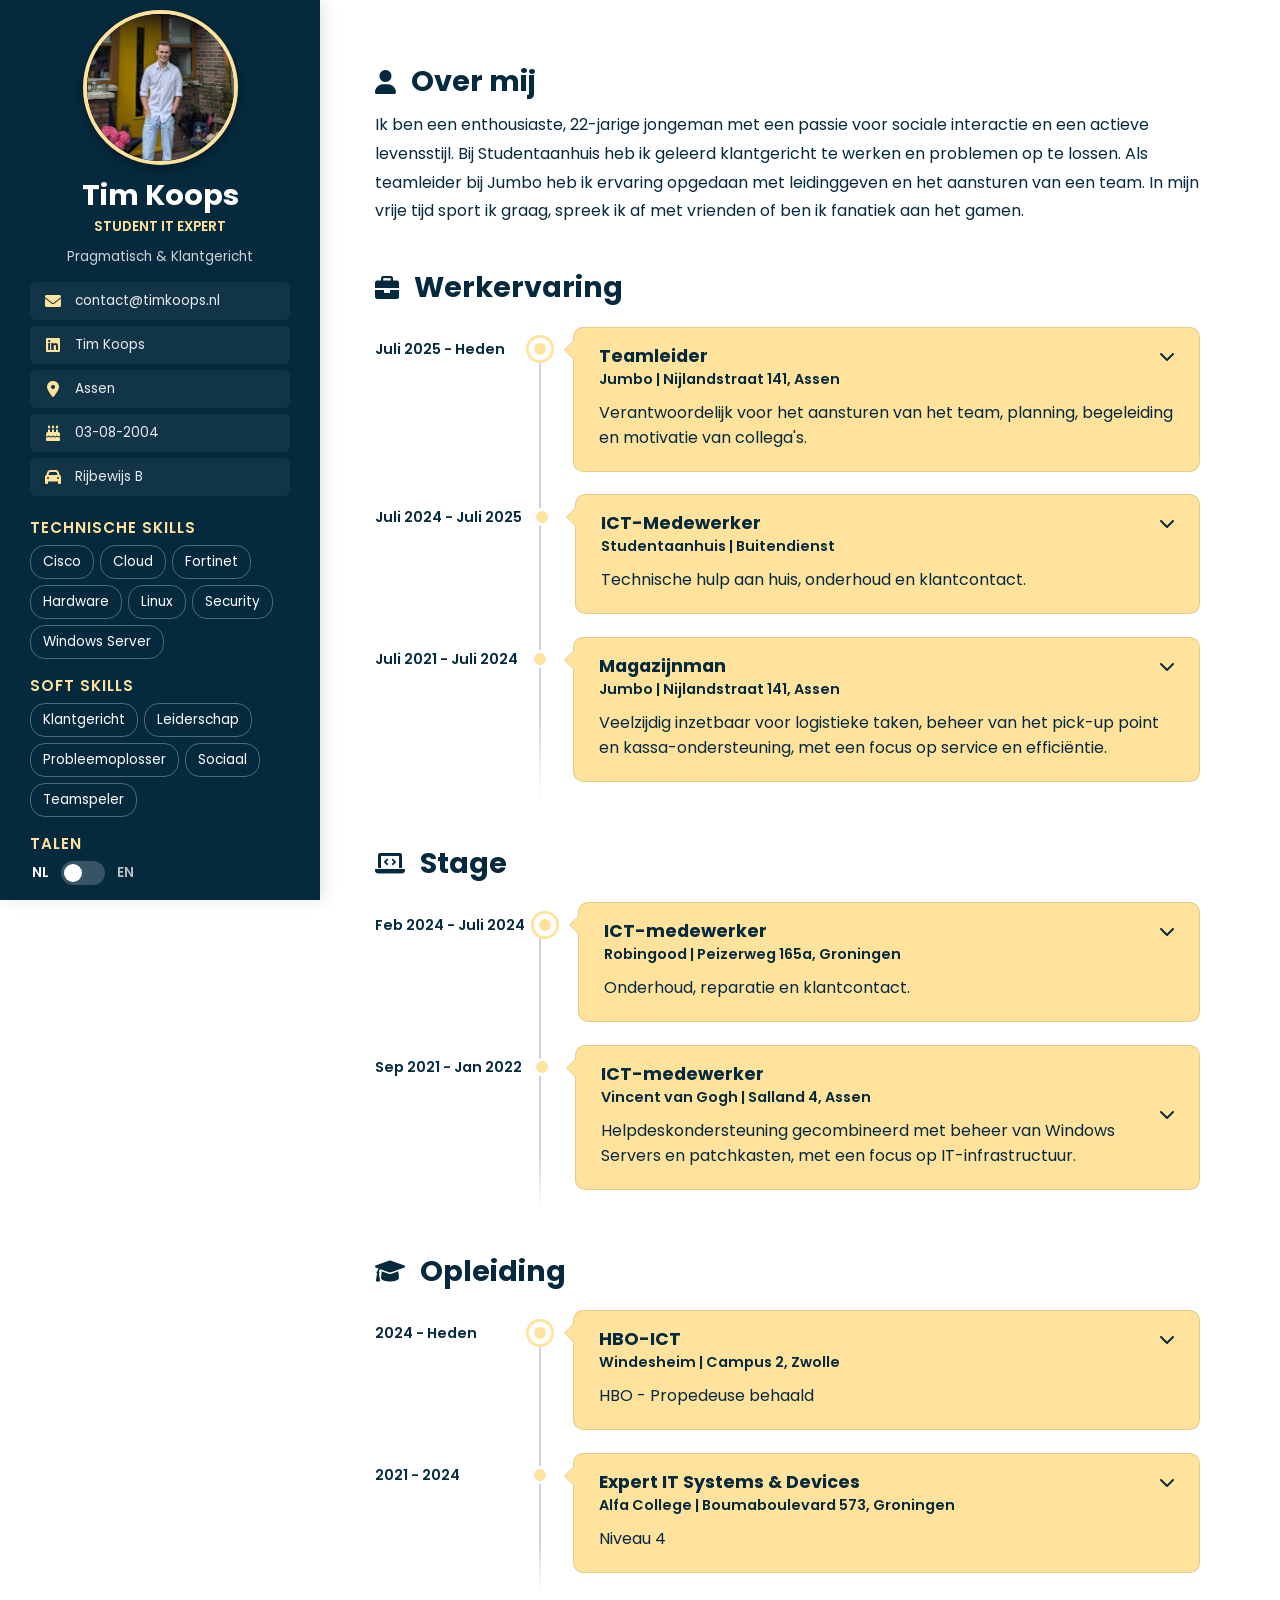
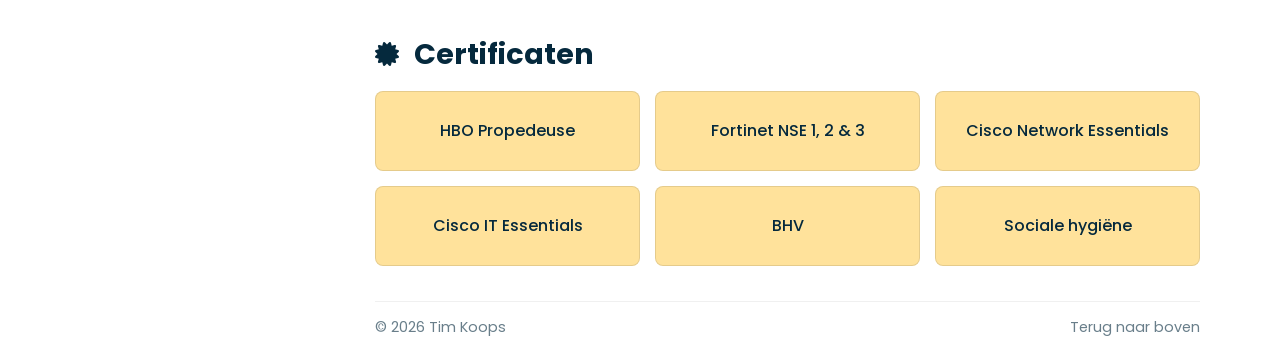
==== index.html @ bc2de804 "Terug naar boven knop toegevoegd. padding stukken aangepast.  telefoonversie profiel foto groter gem" ====
<!DOCTYPE html>
<html lang="nl">
<head>
    <meta charset="UTF-8">
    <meta name="viewport" content="width=device-width, initial-scale=1.0">
    <title>Tim Koops - Portfolio</title>
    <link rel="icon" href="data:image/svg+xml,<svg xmlns=%22http://www.w3.org/2000/svg%22 viewBox=%220 0 100 100%22><circle cx=%2250%22 cy=%2250%22 r=%2248%22 fill=%22white%22 stroke=%22%2305293d%22 stroke-width=%224%22/><text x=%2250%22 y=%2250%22 fill=%22%2305293d%22 font-family=%22sans-serif%22 font-size=%2255%22 text-anchor=%22middle%22 dy=%22.35em%22 font-weight=%22bold%22>TK</text></svg>">
    <link rel="stylesheet" href="style.css">
    <link rel="stylesheet" href="https://cdnjs.cloudflare.com/ajax/libs/font-awesome/6.0.0/css/all.min.css">
</head>
<body>

    <aside class="sidebar">
        <div class="sidebar-content">
            <div class="profile-header">
                <img src="profile.jpg" alt="Tim Koops" class="profile-img">
                
                <h1>Tim Koops</h1>
                
                <p class="role">Student IT Expert</p>
                
                <div class="tagline">
                    <span class="lang-nl">Pragmatisch & Klantgericht</span>
                    <span class="lang-en">Pragmatic & Customer Focused</span>
                </div>
            </div>

            <button id="sidebar-toggle" class="mobile-toggle-btn">
                Contact <i class="fas fa-chevron-down"></i>
            </button>

            <div id="sidebar-extra" class="sidebar-extra">

                <div class="contact-info">
                    <a href="mailto:contact@timkoops.nl" class="info-item">
                        <i class="fas fa-envelope"></i>
                        <span>contact@timkoops.nl</span>
                    </a>

                    <a href="https://www.linkedin.com/in/tim-koops-66b436288/" target="_blank" class="info-item">
                        <i class="fab fa-linkedin"></i>
                        <span>Tim Koops</span>
                    </a>

                    <a href="https://www.google.com/maps/place/Assen" target="_blank" class="info-item">
                        <i class="fas fa-map-marker-alt"></i>
                        <span>Assen</span>
                    </a>

                    <div class="info-item">
                        <i class="fas fa-birthday-cake"></i>
                        <span>03-08-2004</span>
                    </div>

                    <div class="info-item">
                        <i class="fas fa-car"></i>
                        <span class="lang-nl">Rijbewijs B</span>
                        <span class="lang-en">Driver's License B</span>
                    </div>
                </div>

                <div class="skills-section">
                    <h3 class="skill-category">
                        <span class="lang-nl">Technische Skills</span>
                        <span class="lang-en">Technical Skills</span>
                    </h3>
                    <div class="skill-tags">
                        <span>Cisco</span>
                        <span>Cloud</span>
                        <span>Fortinet</span>
                        <span>Hardware</span>
                        <span>Linux</span>
                        <span>Security</span>
                        <span>Windows Server</span>
                    </div>

                    <h3 class="skill-category">Soft Skills</h3>
                    <div class="skill-tags">
                        <span>
                            <span class="lang-nl">Klantgericht</span>
                            <span class="lang-en">Customer Oriented</span>
                        </span>
                        <span>
                            <span class="lang-nl">Leiderschap</span>
                            <span class="lang-en">Leadership</span>
                        </span>
                        <span>
                            <span class="lang-nl">Probleemoplosser</span>
                            <span class="lang-en">Problem Solver</span>
                        </span>
                        <span>
                            <span class="lang-nl">Sociaal</span>
                            <span class="lang-en">Sociable</span>
                        </span>
                        <span>
                            <span class="lang-nl">Teamspeler</span>
                            <span class="lang-en">Team Player</span>
                        </span>
                    </div>
                </div>
                
                <h3 class="skill-category">
                    <span class="lang-nl">Talen</span>
                    <span class="lang-en">Languages</span>
                </h3>
                <div class="language-section">
                    <span class="lang-label">NL</span>
                    <label class="switch">
                        <input type="checkbox" id="language-toggle">
                        <span class="slider round"></span>
                    </label>
                    <span class="lang-label">EN</span>
                </div>

            </div> </div>
    </aside>

    <main class="main-content">
        
        <section id="intro">
            <h2 class="hidden">
                <i class="fas fa-user"></i> 
                <span class="lang-nl">Over mij</span>
                <span class="lang-en">About Me</span>
            </h2>
            
            <div class="lang-nl">
                <p class="hidden">
                    Ik ben een enthousiaste, <span id="age">21</span>-jarige jongeman met een passie voor sociale interactie en een actieve levensstijl. 
                    Bij Studentaanhuis heb ik geleerd klantgericht te werken en problemen op te lossen. 
                    Als teamleider bij Jumbo heb ik ervaring opgedaan met leidinggeven en het aansturen van een team. 
                    In mijn vrije tijd sport ik graag, spreek ik af met vrienden of ben ik fanatiek aan het gamen.
                </p>
            </div>
            
            <div class="lang-en">
                <p class="hidden">
                    I am an enthusiastic, <span id="age-en">21</span>-year-old young man with a passion for social interaction and an active lifestyle. 
                    At Studentaanhuis, I learned to resolve issues with a strong customer focus. 
                    As a team leader at Jumbo, I gained experience in leadership and team management. 
                    In my free time, I enjoy sports, hanging out with friends, and I am an avid gamer.
                </p>
            </div>
        </section>

        <section id="experience">
            <h2 class="hidden">
                <i class="fas fa-briefcase"></i> 
                <span class="lang-nl">Werkervaring</span>
                <span class="lang-en">Experience</span>
            </h2>
            
            <div class="split-timeline hidden">
                
                <div class="timeline-row hidden">
                    <div class="timeline-time">
                        <span class="date-badge">
                            <span class="lang-nl">Juli 2025 - Heden</span>
                            <span class="lang-en">July 2025 - Present</span>
                        </span>
                    </div>
                    <div class="timeline-content">
                        <div class="job-card" onclick="toggleCard(this)">
                            <div class="job-header">
                                <h3>
                                    <span class="lang-nl">Teamleider</span>
                                    <span class="lang-en">Team Leader</span>
                                </h3>
                                <i class="fas fa-chevron-down toggle-icon"></i>
                            </div>
                            <div class="company">Jumbo | Nijlandstraat 141, Assen</div>
                            
                            <div class="lang-nl">
                                <p>Verantwoordelijk voor het aansturen van het team, planning, begeleiding en motivatie van collega's.</p>
                            </div>
                            <div class="lang-en">
                                <p>Responsible for managing the team, planning, guidance, and motivation of colleagues.</p>
                            </div>
                            
                            <div class="job-details">
                                <div class="lang-nl">
                                    <p>
                                        Als Teamleider ben ik verantwoordelijk voor het aansturen van het team binnen Jumbo. 
                                        Ik zorg voor een goede planning, begeleid en motiveer collega's, en houd overzicht op de voortgang van het werk. 
                                        Tijdens de avonden ben ik het aanspreekpunt voor het team en zorg ik dat alles soepel verloopt. 
                                        Dankzij mijn leiderschap, verantwoordelijkheidsgevoel en focus op samenwerking lever ik een belangrijke bijdrage aan een goed draaiende winkel.
                                    </p>
                                </div>
                                <div class="lang-en">
                                    <p>
                                        As a Team Leader, I am responsible for managing the team within Jumbo. 
                                        I ensure efficient planning, provide guidance and motivation to colleagues, and monitor the workflow. 
                                        During evenings, I am the primary point of contact for the team and ensure operations run smoothly. 
                                        Thanks to my leadership skills, sense of responsibility, and focus on collaboration, I make a significant contribution to a well-run store.
                                    </p>
                                </div>
                            </div>
                        </div>
                    </div>
                </div>

                <div class="timeline-row hidden">
                    <div class="timeline-time">
                        <span class="date-badge">
                            <span class="lang-nl">Juli 2024 - Juli 2025</span>
                            <span class="lang-en">July 2024 - July 2025</span>
                        </span>
                    </div>
                    <div class="timeline-content">
                        <div class="job-card" onclick="toggleCard(this)">
                            <div class="job-header">
                                <h3>
                                    <span class="lang-nl">ICT-Medewerker</span>
                                    <span class="lang-en">IT Staff</span>
                                </h3>
                                <i class="fas fa-chevron-down toggle-icon"></i>
                            </div>
                            <div class="company">
                                Studentaanhuis | 
                                <span class="lang-nl">Buitendienst</span>
                                <span class="lang-en">Field Service</span>
                            </div>
                            
                            <div class="lang-nl">
                                <p>Technische hulp aan huis, onderhoud en klantcontact.</p>
                            </div>
                            <div class="lang-en">
                                <p>Technical support at home, maintenance, and customer contact.</p>
                            </div>
                            
                            <div class="job-details">
                                <div class="lang-nl">
                                    <p>
                                        Mijn taken omvatten het onderhouden van ICT-apparatuur bij (voornamelijk oudere) klanten, het maken van back-ups, 
                                        het verbeteren van systemen en het beantwoorden van hun vragen. Mijn geduld, technische expertise en klantgerichte 
                                        aanpak zorgen ervoor dat problemen efficiënt en vriendelijk worden opgelost. Hierdoor kunnen klanten met vertrouwen 
                                        gebruik maken van hun technologie.
                                    </p>
                                </div>
                                <div class="lang-en">
                                    <p>
                                        My tasks include maintaining IT equipment for (mostly elderly) customers, creating backups, 
                                        optimizing systems, and answering their questions. My patience, technical expertise, and customer-oriented 
                                        approach ensure that problems are solved efficiently and in a friendly manner. This allows customers to use their technology with confidence.
                                    </p>
                                </div>
                            </div>
                        </div>
                    </div>
                </div>

                <div class="timeline-row hidden">
                    <div class="timeline-time">
                        <span class="date-badge">
                            <span class="lang-nl">Juli 2021 - Juli 2024</span>
                            <span class="lang-en">July 2021 - July 2024</span>
                        </span>
                    </div>
                    <div class="timeline-content">
                        <div class="job-card" onclick="toggleCard(this)">
                            <div class="job-header">
                                <h3>
                                    <span class="lang-nl">Magazijnman</span>
                                    <span class="lang-en">Warehouse Worker</span>
                                </h3>
                                <i class="fas fa-chevron-down toggle-icon"></i>
                            </div>
                            <div class="company">Jumbo | Nijlandstraat 141, Assen</div>
                            
                            <div class="lang-nl">
                                <p>Veelzijdig inzetbaar voor logistieke taken, beheer van het pick-up point en kassa-ondersteuning, met een focus op service en efficiëntie.</p>
                            </div>
                            <div class="lang-en">
                                <p>Versatile in logistical tasks, managing the pick-up point, and cashier support, with a focus on service and efficiency.</p>
                            </div>
                            
                            <div class="job-details">
                                <div class="lang-nl">
                                    <p>
                                        Als magazijnmedewerker ben ik veelzijdig inzetbaar. 
                                        Mijn taken omvatten het overstapelen van karren, het beheren van pick-up point, assistentie aan de kassa, onderhoud van de emballageband, gebruik van de kartonpers en het verlenen van uitstekende klantenservice. 
                                        Mijn flexibiliteit en teamgeest dragen bij aan een efficiënte werkomgeving.
                                    </p>
                                </div>
                                <div class="lang-en">
                                    <p>
                                        As a warehouse worker, I am versatile. 
                                        My tasks include restocking, managing the pick-up point, assisting at the checkout, maintaining the bottle return machine, operating the cardboard baler, and providing excellent customer service. 
                                        My flexibility and team spirit contribute to an efficient work environment.
                                    </p>
                                </div>
                            </div>
                        </div>
                    </div>
                </div>

            </div>
        </section>
        
        <section id="internships">
            <h2 class="hidden">
                <i class="fas fa-laptop-code"></i> 
                <span class="lang-nl">Stage</span>
                <span class="lang-en">Internships</span>
            </h2>
            
            <div class="split-timeline hidden">
                
                <div class="timeline-row hidden">
                    <div class="timeline-time">
                        <span class="date-badge">
                            <span class="lang-nl">Feb 2024 - Juli 2024</span>
                            <span class="lang-en">Feb 2024 - July 2024</span>
                        </span>
                    </div>
                    <div class="timeline-content">
                        <div class="job-card" onclick="toggleCard(this)">
                            <div class="job-header">
                                <h3>
                                    <span class="lang-nl">ICT-medewerker</span>
                                    <span class="lang-en">IT Staff</span>
                                </h3>
                                <i class="fas fa-chevron-down toggle-icon"></i>
                            </div>
                            <div class="company">Robingood | Peizerweg 165a, Groningen</div>
                            
                            <div class="lang-nl">
                                <p>Onderhoud, reparatie en klantcontact.</p>
                            </div>
                            <div class="lang-en">
                                <p>Maintenance, repair, and customer contact.</p>
                            </div>
                            
                            <div class="job-details">
                                <div class="lang-nl">
                                    <p>
                                        Tijdens mijn stage bij Robingood was ik verantwoordelijk voor klantcontact en het onderhoud en reparatie van computers. 
                                        Daarnaast heb ik actief bijgedragen aan het onderhouden van services en systemen. Deze ervaring heeft niet alleen mijn 
                                        technische vaardigheden versterkt, maar heeft mij ook waardevolle inzichten gegeven in het beheer van IT-infrastructuur 
                                        en het leveren van hoogwaardige klantenservice.
                                    </p>
                                </div>
                                <div class="lang-en">
                                    <p>
                                        During my internship at Robingood, I was responsible for customer contact and the maintenance and repair of computers. 
                                        I also actively contributed to maintaining services and systems. This experience not only strengthened my 
                                        technical skills but also gave me valuable insights into managing IT infrastructure 
                                        and delivering high-quality customer service.
                                    </p>
                                </div>
                            </div>
                        </div>
                    </div>
                </div>

                <div class="timeline-row hidden">
                    <div class="timeline-time">
                        <span class="date-badge">
                            <span class="lang-nl">Sep 2021 - Jan 2022</span>
                            <span class="lang-en">Sep 2021 - Jan 2022</span>
                        </span>
                    </div>
                    <div class="timeline-content">
                        <div class="job-card" onclick="toggleCard(this)">
                            <div class="job-header">
                                <div>
                                    <h3>
                                        <span class="lang-nl">ICT-medewerker</span>
                                        <span class="lang-en">IT Staff</span>
                                    </h3>
                                    <div class="company">Vincent van Gogh | Salland 4, Assen</div>
                                    <div class="lang-nl">
                                        <p>Helpdeskondersteuning gecombineerd met beheer van Windows Servers en patchkasten, met een focus op IT-infrastructuur.</p>
                                    </div>
                                    <div class="lang-en">
                                        <p>Helpdesk support combined with management of Windows Servers and patch cabinets, with a focus on IT infrastructure.</p>
                                    </div>
                                </div>
                                <i class="fas fa-chevron-down toggle-icon"></i>
                            </div>
                            <div class="job-details">
                                <div class="lang-nl">
                                    <p>
                                        Tijdens mijn stage bij Vincent van Gogh, locatie Salland, had ik de rol van helpdesk medewerker. 
                                        Daarnaast kreeg ik de kans om enkele verantwoordelijkheden met betrekking tot de Windows server en de patch kast op me te nemen. 
                                        Deze ervaring heeft mijn technische vaardigheden versterkt en me waardevolle inzichten gegeven in IT-infrastructuurbeheer.
                                    </p>
                                </div>
                                <div class="lang-en">
                                    <p>
                                        During my internship at Vincent van Gogh, Salland location, I held the role of helpdesk employee. 
                                        I was also given the opportunity to take on responsibilities regarding the Windows server and patch cabinet. 
                                        This experience strengthened my technical skills and gave me valuable insights into IT infrastructure management.
                                    </p>
                                </div>
                            </div>
                        </div>
                    </div>
                </div>

            </div>
        </section>
        
        <section id="education">
            <h2 class="hidden">
                <i class="fas fa-graduation-cap"></i> 
                <span class="lang-nl">Opleiding</span>
                <span class="lang-en">Education</span>
            </h2>
            
            <div class="split-timeline hidden">
                
                <div class="timeline-row hidden">
                    <div class="timeline-time">
                        <span class="date-badge">
                            <span class="lang-nl">2024 - Heden</span>
                            <span class="lang-en">2024 - Present</span>
                        </span>
                    </div>
                    <div class="timeline-content">
                        <div class="job-card" onclick="toggleCard(this)">
                            <div class="job-header">
                                <h3>HBO-ICT</h3>
                                <i class="fas fa-chevron-down toggle-icon"></i>
                            </div>
                            <div class="company">Windesheim | Campus 2, Zwolle</div>
                            
                            <div class="lang-nl">
                                <p class="small-note">HBO - Propedeuse behaald</p>
                            </div>
                            <div class="lang-en">
                                <p class="small-note">HBO - Propaedeutic year obtained</p>
                            </div>
                            
                            <div class="job-details">
                                <div class="lang-nl">
                                    <p>
                                        In het eerste jaar, een breed oriënterend jaar, heb ik mijn propedeuse behaald. 
                                        Momenteel zit ik in het tweede jaar en heb ik gekozen voor de specialisatie <strong>Cloud and Security Engineering</strong>. 
                                        Hierin verdiep ik mij in cybersecurity, cloud engineering en Cloud Security Governance.
                                    </p>
                                </div>
                                <div class="lang-en">
                                    <p>
                                        In the first year, a year of broad orientation, I obtained my propaedeutic certificate. 
                                        Currently, I am in my second year and have chosen the specialization <strong>Cloud and Security Engineering</strong>. 
                                        Here, I am deepening my knowledge in cybersecurity, cloud engineering, and Cloud Security Governance.
                                    </p>
                                </div>
                            </div>
                        </div>
                    </div>
                </div>

                <div class="timeline-row hidden">
                    <div class="timeline-time">
                        <span class="date-badge">2021 - 2024</span>
                    </div>
                    <div class="timeline-content">
                        <div class="job-card" onclick="toggleCard(this)">
                            <div class="job-header">
                                <h3>Expert IT Systems & Devices</h3>
                                <i class="fas fa-chevron-down toggle-icon"></i>
                            </div>
                            <div class="company">Alfa College | Boumaboulevard 573, Groningen</div>
                            <p class="small-note">Niveau 4</p>
                            
                            <div class="job-details">
                                <div class="lang-nl">
                                    <p>Gedurende deze driejarige opleiding heb ik een brede basis gelegd en veel ervaring opgedaan in diverse vakgebieden:</p>
                                    <ul>
                                        <li>Cloud virtualisatie</li>
                                        <li>Databases</li>
                                        <li>Datacommunicatie</li>
                                        <li>Ethical hacking & Security</li>
                                        <li>Hardware & IOT</li>
                                        <li>Linux</li>
                                        <li>Microsoft Server</li>
                                        <li>Netwerken</li>
                                        <li>Programmeren & Software</li>
                                        <li>Projecten</li>
                                    </ul>
                                </div>
                                <div class="lang-en">
                                    <p>During this three-year education, I laid a broad foundation and gained a lot of experience in various fields:</p>
                                    <ul>
                                        <li>Cloud virtualization</li>
                                        <li>Databases</li>
                                        <li>Data communication</li>
                                        <li>Ethical hacking & Security</li>
                                        <li>Hardware & IoT</li>
                                        <li>Linux</li>
                                        <li>Microsoft Server</li>
                                        <li>Networking</li>
                                        <li>Programming & Software</li>
                                        <li>Projects</li>
                                    </ul>
                                </div>
                            </div>
                        </div>
                    </div>
                </div>

            </div>
        </section>

        <section id="certs">
            <h2 class="hidden">
                <i class="fas fa-certificate"></i> 
                <span class="lang-nl">Certificaten</span>
                <span class="lang-en">Certificates</span>
            </h2>
            <div class="cert-list">
                <div class="cert-item hidden" data-year-nl="Behaald in 2025" data-year-en="Obtained in 2025">
                    <span class="lang-nl">HBO Propedeuse</span>
                    <span class="lang-en">HBO Propaedeutic</span>
                </div>
                
                <div class="cert-item hidden" data-year-nl="Behaald in 2023" data-year-en="Obtained in 2023">
                    Fortinet NSE 1, 2 & 3
                </div>
                
                <div class="cert-item hidden" data-year-nl="Behaald in 2022" data-year-en="Obtained in 2022">
                    Cisco Network Essentials
                </div>
                
                <div class="cert-item hidden" data-year-nl="Behaald in 2022" data-year-en="Obtained in 2022">
                    Cisco IT Essentials
                </div>
                
                <div class="cert-item hidden" data-year-nl="Behaald in 2025" data-year-en="Obtained in 2025">
                    <span class="lang-nl">BHV</span>
                    <span class="lang-en">Emergency Response (BHV)</span>
                </div>
                
                <div class="cert-item hidden" data-year-nl="Behaald in 2025" data-year-en="Obtained in 2025">
                    <span class="lang-nl">Sociale hygiëne</span>
                    <span class="lang-en">Social Responsibility</span>
                </div>
            </div>
        </section>

        <footer>
            <span class="copyright">&copy; 2026 Tim Koops</span>
            
            <a href="#" onclick="window.scrollTo({ top: 0, behavior: 'smooth' }); return false;" class="back-to-top">
                Terug naar boven
            </a>
        </footer>
    </main>

    <script src="script.js"></script>
</body>
</html>
---- style.css ----
@import url('https://fonts.googleapis.com/css2?family=Poppins:wght@300;400;600;700&display=swap');

html {
    scroll-behavior: smooth;
}

/* =========================
   1. VARIABELEN (KLEUREN & LIJNEN)
   ========================= */
:root {
    /* --- Sidebar & Navigatie --- */
    --sidebar-bg: #05293d;   
    --sidebar-text: #FFFFFF; 
    
    /* --- Hoofdkleuren --- */
    --main-bg: #FFFFFF;      
    
    /* --- Kaarten & Elementen --- */
    --card-bg: #ffe29b;      
    --active-card-bg: #ffe29b; 
    
    /* --- Typografie --- */
    --heading-color: #05293d; 
    --text-color: #292d2d;    
    
    /* --- Accenten --- */
    --accent: #ffe29b;       
    
    /* --- Lijnen & Randen --- */
    --line-color: #cbd5e1; 
    --border: 1px solid rgba(0,0,0,0.1); 
}

/* =========================
   2. ALGEMENE STIJLEN
   ========================= */
* { 
    box-sizing: border-box; 
    margin: 0; 
    padding: 0; 
}

body {
    font-family: 'Poppins', sans-serif;
    background-color: var(--main-bg);
    color: var(--heading-color);
    display: flex; 
    min-height: 100vh;
}

section { margin-bottom: 40px; }

.main-content > section:last-of-type {
    margin-bottom: 35px;
}

h2 { 
    color: var(--heading-color); 
    font-size: 1.8rem; 
    margin-bottom: 15px; 
    display: flex; 
    align-items: center; 
    gap: 15px; 
}

h2 i { 
    color: var(--heading-color); 
    font-size: 1.5rem; 
}

/* =========================
   3. SIDEBAR (LINKS)
   ========================= */
.sidebar {
    width: 320px;
    background-color: var(--sidebar-bg);
    color: var(--sidebar-text);
    height: 100vh;
    position: fixed;
    left: 0;
    top: 0;
    
    display: flex;
    flex-direction: column;
    justify-content: flex-start;
    padding: 10px 30px 40px 30px; 
    
    box-shadow: 4px 0 15px rgba(0,0,0,0.1);
    z-index: 10;
    
    /* NIEUW: Zorg dat we kunnen scrollen als het te klein is */
    overflow-y: auto;
    
    /* Optioneel: Maak de scrollbar mooier/dunner in Firefox/Chrome */
    scrollbar-width: thin; 
    scrollbar-color: var(--accent) var(--sidebar-bg);
}

/* Optioneel: Webkit scrollbar styling (Chrome/Edge/Safari) */
.sidebar::-webkit-scrollbar {
    width: 6px;
}
.sidebar::-webkit-scrollbar-thumb {
    background-color: var(--accent);
    border-radius: 3px;
}

.profile-img {
    width: 160px; 
    height: 160px;
    border-radius: 50%;
    object-fit: cover;
    border: 4px solid var(--accent); 
    display: block;
    margin: 0 auto 15px auto; 
    box-shadow: 0 4px 10px rgba(0,0,0,0.3);
}

.profile-header { text-align: center; }
.profile-header h1 { font-size: 1.8rem; line-height: 1.1; margin-bottom: 5px; color: #fff; }

.role { color: var(--accent); font-weight: 600; text-transform: uppercase; font-size: 0.85rem; margin-bottom: 15px; }

.tagline { 
    font-size: 0.85rem; 
    opacity: 0.8; 
    margin-bottom: 20px; 
}

/* --- CONTACT INFO --- */
.contact-info {
    display: flex;
    flex-direction: column;
    gap: 8px; 
    margin-bottom: 25px;
}

.contact-info .info-item {
    display: flex; 
    align-items: center; 
    gap: 12px; 
    font-size: 0.85rem; 
    
    background: rgba(255, 255, 255, 0.05); 
    padding: 8px 12px; 
    border-radius: 6px; 
    border: 1px solid transparent; 
    transition: background 0.3s ease; 
    color: rgba(255, 255, 255, 0.9);
    text-decoration: none; 
}

.contact-info .info-item span {
    word-break: break-all;
}

.contact-info i { 
    color: var(--accent); 
    width: 20px;
    text-align: center;
    font-size: 1rem;
    flex-shrink: 0; 
}

a.info-item:hover {
    background: rgba(255, 255, 255, 0.15); 
    cursor: pointer;
}

div.info-item {
    cursor: default;
}


/* --- Skills Section --- */
.skills-section { 
    margin-top: 10px; 
}

.skill-category {
    font-size: 0.95rem;
    text-transform: uppercase;
    letter-spacing: 1px;
    color: var(--accent);
    margin-bottom: 8px;
    margin-top: 15px;
    font-weight: 600;
}

.skills-section .skill-category:first-of-type { margin-top: 0; }

.skill-tags { display: flex; flex-wrap: wrap; gap: 6px; }

/* AANPASSING: Iets groter gemaakt */
.skill-tags > span { 
    background: transparent; 
    border: 1px solid rgba(255,255,255,0.3); 
    color: #fff;
    
    /* Iets meer padding en groter lettertype */
    padding: 6px 12px; 
    font-size: 0.85rem; 
    
    border-radius: 15px; 
    transition: all 0.3s ease;
    cursor: default;
}

.skill-tags > span:hover {
    border-color: var(--accent);
    color: var(--accent);
}

/* =========================
   4. MAIN CONTENT (RECHTS)
   ========================= */
.main-content {
    margin-left: 320px; 
    width: calc(100% - 320px);
    padding: 60px 80px 20px 55px;
}

.main-content > section > p { color: var(--heading-color); }

footer { 
    border-top: var(--border); 
    padding-top: 15px; 
    padding-bottom: 0px; 
    
    color: var(--heading-color); 
    opacity: 0.6; 
    font-size: 0.9rem; 
    
    /* NIEUW: Zorgt dat tekst links en knop rechts staat */
    display: flex;
    justify-content: space-between;
    align-items: center;
}

/* De knop zelf */
.back-to-top {
    text-decoration: none;      /* Geen streep eronder */
    color: var(--heading-color); /* Zelfde kleur als de tekst */
    font-weight: 0;
    transition: color 0.3s ease;
    display: flex;
    align-items: center;
    gap: 8px; /* Ruimte tussen tekst en pijltje */
}

/* Hover effect: Kleur van je accent (geel/goud) */
.back-to-top:hover {
    color: var(--accent); /* Of gebruik een specifieke kleurcode als #e5cb8b */
}

/* --- Introductie --- */
#intro h2 { margin-bottom: 8px; margin-top: 0; }
#intro p { max-width: 880px; line-height: 1.8; color: var(--heading-color); }
#intro { padding-bottom: 0px; margin-bottom: 40px; }

/* =========================
   5. TIJDLIJN STRUCTUUR
   ========================= */
.split-timeline { position: relative; }

/* De Verticale Grijze Lijn */
.split-timeline::before {
    content: '';
    position: absolute;
    left: 165px; 
    transform: translateX(-50%);
    top: 28px;
    bottom: 0;
    width: 2px;
    background: linear-gradient(to bottom, var(--line-color) 80%, transparent 100%);
    z-index: 0;
}

.timeline-row { display: flex; gap: 0; position: relative; }

.timeline-time {
    flex: 0 0 165px; 
    text-align: left; 
    white-space: nowrap; 
    padding-right: 20px; 
    padding-top: 15px;
    position: relative;
}

/* De Bolletjes op de lijn */
.timeline-time::after {
    content: '';
    position: absolute;
    right: 0;
    transform: translateX(50%);
    top: 16px;
    width: 12px;
    height: 12px;
    background-color: var(--accent);
    border: 3px solid var(--main-bg); 
    border-radius: 50%;
    z-index: 2; 
}

.timeline-row:first-child .timeline-time::after {
    box-shadow: 0 0 0 2.2px var(--main-bg), 0 0 0 5px var(--accent);
}

.date-badge { 
    font-weight: 600; 
    color: var(--heading-color); 
    font-size: 0.9rem; 
    display: block; 
}

.timeline-content { 
    flex: 1; 
    padding-left: 33px; 
    padding-bottom: 20px; 
    padding-top: 2.5px;
}

/* =========================
   6. INTERACTIEVE KAARTEN
   ========================= */
.job-card {
    background: var(--card-bg);
    border: var(--border);
    padding: 15px 25px 20px 25px; 
    border-radius: 10px;
    transition: all 0.3s ease;
    position: relative;
    cursor: pointer;
    z-index: 1; 
}

.job-card::before {
    content: ''; 
    position: absolute; 
    top: 12px;
    left: -10px; 
    border-top: 10px solid transparent; 
    border-bottom: 10px solid transparent; 
    border-right: 10px solid #e5cb8b; 
    transition: border-right-color 0.3s ease;
    z-index: 2; 
}

.job-card::after {
    content: ''; 
    position: absolute;
    top: 12px;
    left: -9px; 
    border-top: 10px solid transparent; 
    border-bottom: 10px solid transparent; 
    border-right: 10px solid var(--card-bg); 
    transition: border-right-color 0.3s ease;
    z-index: 3; 
}

.job-card:hover { transform: translateX(5px); border-color: var(--heading-color); }
.job-card:hover::before { border-right-color: var(--heading-color) !important; }

.job-card.active { border-color: var(--heading-color); background-color: var(--active-card-bg); }
.job-card.active::before { border-right-color: var(--heading-color) !important; }
.job-card.active::after { border-right-color: var(--active-card-bg); }

.job-header { display: flex; justify-content: space-between; align-items: center; }
.job-header h3 { margin: 0; font-size: 1.1rem; color: var(--heading-color); }
.company { color: var(--heading-color); font-weight: 600; font-size: 0.9rem; margin-bottom: 10px; }

.toggle-icon { color: var(--heading-color); transition: transform 0.3s ease; }
.job-card.active .toggle-icon { transform: rotate(180deg); }

.job-details {
    display: block;
    overflow: hidden;
    max-height: 0;
    opacity: 0;
    margin-top: 0;
    padding-top: 0;
    border-top: 1px solid transparent;
    
    transition: 
        max-height 0.3s cubic-bezier(0, 1, 0, 1),
        opacity 0.3s ease,
        margin-top 0.3s ease,
        padding-top 0.3s ease,
        border-color 0.3s ease;
        
    font-size: 0.9rem;
    color: var(--text-color);
}

.job-card.active .job-details {
    max-height: 500px; 
    opacity: 1;
    margin-top: 15px;
    padding-top: 15px;
    border-top-color: rgba(0,0,0,0.1);

    transition: 
        max-height 0.3s ease-in-out,
        opacity 0.3s ease-in-out,
        margin-top 0.3s ease,
        padding-top 0.3s ease,
        border-color 0.3s ease;
}

.job-details ul { padding-left: 20px; margin: 0; }
.job-details li { margin-bottom: 5px; }

/* =========================
   7. CERTIFICATEN
   ========================= */
.cert-list { display: grid; grid-template-columns: repeat(3, 1fr); gap: 15px; }

.cert-item { 
    background: var(--card-bg); 
    border: var(--border); 
    color: var(--heading-color); 
    padding: 15px; 
    border-radius: 8px; 
    text-align: center; 
    font-weight: 500;
    transition: all 0.3s ease; 
    cursor: default; 
    position: relative;
    display: flex;
    justify-content: center;
    align-items: center;
    min-height: 80px; 
}

.cert-item::after {
    /* Standaard: Nederlands */
    content: attr(data-year-nl);
    
    position: absolute;
    bottom: 8px; 
    left: 0;
    width: 100%;
    font-size: 0.8rem;
    font-weight: 400;
    opacity: 0; 
    transform: translateY(10px); 
    transition: all 0.3s ease;
    color: var(--heading-color);
}

/* Als Engels aan staat, pak dan de Engelse tekst */
body.english-mode .cert-item::after {
    content: attr(data-year-en);
}

.cert-item:hover {
    transform: scale(1.03); 
    border-color: var(--heading-color);
    box-shadow: 0 10px 15px rgba(0,0,0,0.1);
    z-index: 2; 
    padding-bottom: 30px; 
}

/* Zorg ook dat de hover werkt */
.cert-item:hover::after { opacity: 0.7; transform: translateY(0); }

/* =========================
   8. RESPONSIVE DESIGN
   ========================= */
@media (max-width: 850px) {
    .split-timeline::before { display: none; }
    .timeline-row { flex-direction: column; }
    .timeline-time { 
        text-align: left; 
        padding-left: 20px; 
        padding-right: 0;
        margin-left: 10px;
        flex: auto; 
        white-space: normal; 
        border-left: 2px solid var(--line-color); 
    }
    .timeline-time::after { right: auto; left: 0; transform: translateX(-50%); }
    .cert-list { grid-template-columns: repeat(auto-fit, minmax(150px, 1fr)); }
}

/* =========================
   9. SCROLL ANIMATIES (GLOBAL FIX)
   ========================= */

@keyframes fadeInUp {
    from { opacity: 0; filter: blur(2px); transform: translateY(50px); }
    to   { opacity: 1; filter: blur(0); transform: translateY(0); }
}

/* De Basis: Onzichtbaar */
.hidden {
    opacity: 0;
    filter: blur(2px);
    transform: translateY(50px);
    /* BELANGRIJK: We halen de transition weg. 
       Dit zorgt ervoor dat als we de animatie resetten, hij direct terugspringt naar 'onsichtbaar'. */
}

/* De Actie: Invliegen */
.show {
    animation: fadeInUp 1s ease forwards;
}

/* --- Certificaten Specifiek --- */
.cert-item.show {
    transition: all 0.3s ease; 
}

/* Behoud vertragingen */
.cert-item:nth-child(2) { animation-delay: 0.1s; }
.cert-item:nth-child(3) { animation-delay: 0.2s; }
.cert-item:nth-child(4) { animation-delay: 0.3s; }
.cert-item:nth-child(5) { animation-delay: 0.4s; }
.cert-item:nth-child(6) { animation-delay: 0.5s; }
.cert-item:nth-child(7) { animation-delay: 0.6s; }

/* =========================
   10. TAAL SLIDER (AANGEPAST VOOR SKILLS SECTIE)
   ========================= */

.language-section {
    margin-top: 5px;       
    padding-top: 0;        
    border-top: none;      
    
    display: flex;
    align-items: center;
    justify-content: flex-start;
    gap: 12px;
    
    padding-left: 2px; 
}

/* De tekst labels (NL / EN) */
.lang-label {
    font-size: 0.85rem;
    font-weight: 600;
    color: var(--sidebar-text);
    opacity: 0.7; 
    transition: opacity 0.3s;
}

/* Het label van de actieve taal maken we feller, de andere vager */
.language-section:not(:has(input:checked)) .lang-label:first-child { opacity: 1; color: #fff; } /* NL is aan */
.language-section:has(input:checked) .lang-label:last-child { opacity: 1; color: #fff; }       /* EN is aan */


/* --- De Switch Knop --- */
.switch {
    position: relative;
    display: inline-block;
    width: 44px;
    height: 24px;
}

.switch input { opacity: 0; width: 0; height: 0; }

.slider {
    position: absolute;
    cursor: pointer;
    top: 0; left: 0; right: 0; bottom: 0;
    background-color: rgba(255, 255, 255, 0.2); 
    transition: .4s;
    border-radius: 34px;
}

.slider:before {
    position: absolute;
    content: "";
    height: 18px; width: 18px;
    left: 3px; bottom: 3px;
    background-color: white;
    transition: .4s;
    border-radius: 50%;
}

input:checked + .slider { background-color: var(--accent); }
input:checked + .slider:before { transform: translateX(20px); }

/* --- Wissel Mechanisme --- */
.lang-en { display: none; }
body.english-mode .lang-nl { display: none !important; }
body.english-mode div.lang-en { display: block !important; }
body.english-mode span.lang-en { display: inline !important; }

/* =========================
   11. VERTICALE RESPONSIVITEIT
   ========================= */

/* --- STAP 1: Voor 1080p schermen (Tussenmaatje) --- */
@media (max-height: 980px) {
    .sidebar {
        padding-top: 10px;
        padding-bottom: 20px;
    }

    .profile-img {
        width: 155px;
        height: 155px;
        margin-bottom: 15px;
    }

    .profile-header h1 { margin-bottom: 5px; }
    .role { margin-bottom: 10px; }
    .tagline { margin-bottom: 15px; }
    
    .contact-info { 
        margin-bottom: 20px; 
        gap: 6px;
    }
    
    .skill-category { 
        margin-top: 15px; 
        margin-bottom: 6px; 
    }
}

/* --- STAP 2: Voor Laptops & Kleine schermen --- */
@media (max-height: 850px) {
    
    .sidebar {
        padding: 15px 20px; 
    }

    .profile-img {
        width: 150px;
        height: 150px;
        border-width: 4px;
        margin-bottom: 8px;
    }

    .profile-header h1 { 
        font-size: 1.6rem; 
        margin-bottom: 2px; 
    }
    
    .role { 
        font-size: 0.85rem; 
        margin-bottom: 5px; 
    }
    
    .contact-info {
        gap: 4px;
        margin-bottom: 12px;
    }
    .contact-info .info-item {
        padding: 6px 10px;
        font-size: 0.85rem; 
    }

    .skill-category {
        font-size: 0.85rem;
        margin-top: 12px;
    }
    
    .skill-tags > span {
        padding: 4px 8px;
        font-size: 0.8rem; 
    }
    
    .language-section { margin-top: 1px; }
}

/* =========================================
   12. MOBIEL KNOPJE (STANDAARD VERBORGEN OP DESKTOP)
   ========================================= */
.mobile-toggle-btn {
    display: none; /* DIT ZORGT DAT HIJ WEG IS OP PC */
}

/* =========================================
   2. MOBIEL DESIGN (Alles onder de 850px)
   ========================================= */
@media (max-width: 850px) {

    /* --- 1. ALGEMENE STRUCTUUR & LAYOUT --- */
    body {
        flex-direction: column;
    }

    .main-content {
        margin-left: 0;
        width: 100%;
        padding: 10px 20px 20px 20px;
    }

    footer { 
    border-top: var(--border); 
    padding-top: 15px; 
    padding-bottom: 0px; 
    
    color: var(--heading-color); 
    opacity: 0.6; 
    font-size: 0.9rem; 
    
    /* NIEUW: Zorgt dat tekst links en knop rechts staat */
    display: flex;
    justify-content: space-between;
    align-items: center;
    }

    /* --- 2. SIDEBAR CONTAINER (HET BLAUWE VLAK) --- */
    .sidebar {
        position: relative;
        width: 100%;
        height: auto;
        
        /* Bottom padding is 0 zodat de knop de rand kan raken */
        padding: 15px 20px 0 20px; 
        
        box-shadow: 0 4px 20px rgba(0,0,0,0.15);
        
        /* Flexbox aanzetten zodat we elementen naar beneden kunnen duwen */
        display: flex;
        flex-direction: column;
    }

    /* --- 3. SIDEBAR INHOUD (FOTO & TEKST) --- */
    .profile-img {
        width: 220px; 
        height: 220px;
        margin-bottom: 5px;
    }

    /* 1. DE NAAM (Tim Koops) */
    .profile-header h1 { 
        margin-bottom: 2px; 
        font-size: 2rem;  /* <--- AANPASSEN: Was 1.5rem. Probeer 2rem of 2.2rem */
    }
    
    /* 2. DE ROL (STUDENT IT EXPERT) */
    .role { 
        margin-bottom: 5px; 
        font-size: 1rem;  /* <--- AANPASSEN: Was 0.8rem. Probeer 1rem */
    }
    
    /* 3. DE SLOGAN (Pragmatisch & Klantgericht) */
    .tagline { 
        display: block; 
        margin-bottom: 20px;
        font-size: 0.95rem; /* <--- AANPASSEN: Was 0.8rem. Probeer 0.95rem */
        opacity: 0.9;
    }

    /* --- 4. DE CONTACT KNOP (ONDERIN) --- */
    .mobile-toggle-btn {
        display: flex;
        flex-direction: column;
        align-items: center;
        
        /* Deze 'auto' duwt de knop automatisch helemaal naar de bodem */
        margin-top: auto; 
        margin-bottom: 0;
        width: 100%;
        
        /* Kleine ruimte zodat het pijltje niet de rand raakt */
        padding-bottom: 10px; 
        
        background: transparent;
        border: none;
        color: var(--sidebar-text);
        font-family: 'Poppins', sans-serif;
        font-size: 1.1rem; 
        font-weight: 400;
        line-height: 1;
        cursor: pointer;
    }

    .mobile-toggle-btn i {
        margin-top: 2px;
        font-size: 0.85rem;
        opacity: 0.6;
        transition: transform 0.3s ease;
    }

    .mobile-toggle-btn.active i {
        transform: rotate(180deg);
    }
    
    /* --- 5. HET VERBORGEN MENU (EXTRA INFO) --- */
    .sidebar-extra {
        display: none; 
        margin-top: 10px;
        padding-top: 10px;
        padding-bottom: 20px; /* Ruimte onderaan als hij open is */
        border-top: 1px solid rgba(255,255,255,0.1); 
    }
    
    .sidebar-extra.show {
        display: block; 
        animation: fadeInUp 0.4s ease-out forwards;
    }

    /* --- 6. DE TIJDLIJN (WERKERVARING) --- */
    
    /* Animatie status */
    .split-timeline.hidden { opacity: 0; filter: none; }
    .split-timeline.show { animation: fadeInUp 1s ease forwards; }
    .timeline-row { flex-direction: column-reverse; margin-bottom: 0; opacity: 0; }
    .timeline-row.show { animation: fadeInUp 1s ease forwards; }

    /* De verticale lijn */
    .split-timeline::before {
        display: block;
        left: 50%;
        top: 60px; 
        bottom: 0;
        transform: translateX(-50%);
        z-index: 0;
    }

    /* Centreren van de datum */
    .timeline-time {
        display: flex; 
        justify-content: center; 
        align-items: center;
        width: 100%; 
        padding: 20px 0; 
        margin: 0; 
        border: none; 
        flex: auto;
    }

    .date-badge {
        display: flex; 
        justify-content: center; 
        align-items: center;
        width: fit-content; 
        min-width: 120px; 
        margin: 0 auto;
        
        text-align: center; 
        background-color: var(--main-bg);
        padding: 6px 20px; 
        border-radius: 50px;
        border: 1px solid var(--line-color);
        
        position: relative; 
        z-index: 1; 
        font-size: 0.85rem;
    }

    /* Desktop-elementen verbergen */
    .timeline-time::after, 
    .timeline-row:first-child .timeline-time::after,
    .job-card::before, 
    .job-card::after { 
        display: none; 
    }

    /* Content styling */
    .timeline-content { padding: 0; width: 100%; z-index: 1; }
    .job-card { margin: 0 auto; width: 100%; }
}
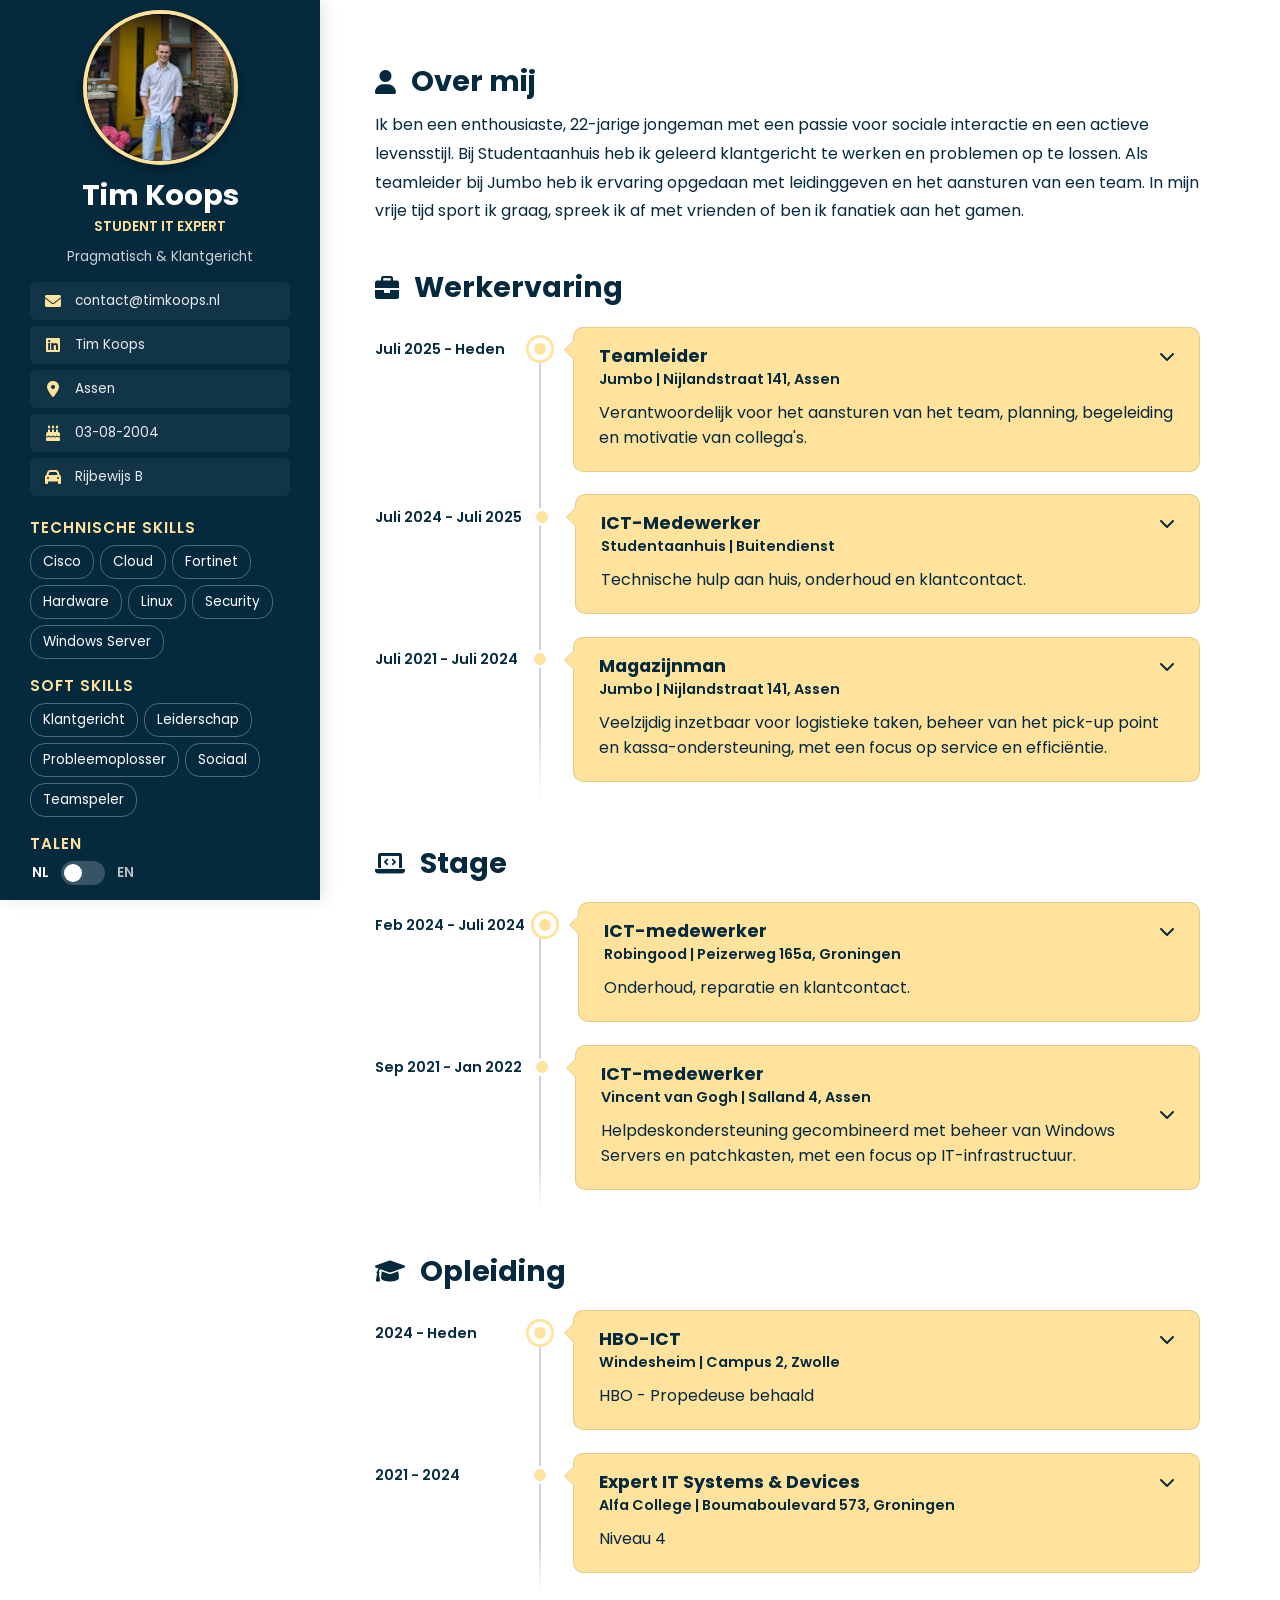
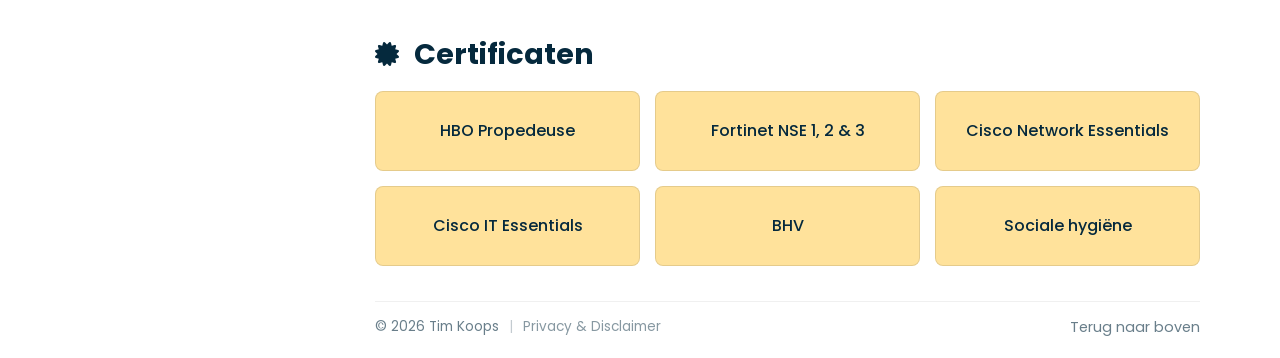
==== commit a08982f0: "Privacy-disclaimer pagina gemaakt." ====
--- a/index.html
+++ b/index.html
@@ -541,7 +541,11 @@
         </section>
 
         <footer>
-            <span class="copyright">&copy; 2026 Tim Koops</span>
+            <div class="footer-left">
+                <span class="copyright">© <span id="year">2026</span> Tim Koops</span>
+                <span class="separator">|</span>
+                <a href="privacy-disclaimer.html" class="legal-link">Privacy & Disclaimer</a>
+            </div>
             
             <a href="#" onclick="window.scrollTo({ top: 0, behavior: 'smooth' }); return false;" class="back-to-top">
                 Terug naar boven
--- a/style.css
+++ b/style.css
@@ -235,6 +235,29 @@
     display: flex;
     justify-content: space-between;
     align-items: center;
+}
+
+.footer-left {
+    display: flex;
+    align-items: center;
+    gap: 10px; /* Ruimte tussen © en de link */
+    font-size: 0.85rem;
+}
+
+.separator {
+    opacity: 0.4;
+}
+
+.legal-link {
+    color: var(--heading-color);
+    text-decoration: none;
+    opacity: 0.8;
+    transition: opacity 0.3s;
+}
+
+.legal-link:hover {
+    opacity: 1;
+    text-decoration: underline;
 }
 
 /* De knop zelf */
@@ -686,22 +709,22 @@
     .main-content {
         margin-left: 0;
         width: 100%;
-        padding: 10px 20px 20px 20px;
+        padding: 20px 20px 20px 20px;
     }
 
     footer { 
-    border-top: var(--border); 
-    padding-top: 15px; 
-    padding-bottom: 0px; 
-    
-    color: var(--heading-color); 
-    opacity: 0.6; 
-    font-size: 0.9rem; 
-    
-    /* NIEUW: Zorgt dat tekst links en knop rechts staat */
-    display: flex;
-    justify-content: space-between;
-    align-items: center;
+        border-top: var(--border); 
+        padding-top: 10px; 
+        padding-bottom: 0px; /* Iets meer ruimte onderaan zodat tekst niet tegen de rand plakt */
+        
+        color: var(--heading-color); 
+        opacity: 0.6; 
+        font-size: 0.9rem; 
+        
+        display: flex;
+        flex-direction: column-reverse; /* DE TRUC: Knop komt boven, Tekst gaat naar beneden */
+        align-items: center;            /* Alles netjes in het midden centreren */
+        gap: 10px;                      /* Ruimte tussen de knop en de tekst */
     }
 
     /* --- 2. SIDEBAR CONTAINER (HET BLAUWE VLAK) --- */
@@ -722,8 +745,8 @@
 
     /* --- 3. SIDEBAR INHOUD (FOTO & TEKST) --- */
     .profile-img {
-        width: 220px; 
-        height: 220px;
+        width: 200px; 
+        height: 200px;
         margin-bottom: 5px;
     }
 
@@ -856,4 +879,64 @@
     /* Content styling */
     .timeline-content { padding: 0; width: 100%; z-index: 1; }
     .job-card { margin: 0 auto; width: 100%; }
-}+}
+
+/* =========================
+   13. LEGAL PAGINA (NIEUW)
+   ========================= */
+
+/* Zorgt dat de achtergrondkleur goed blijft */
+body.legal-page {
+    display: block; /* Reset de flexbox van de main body */
+    background-color: var(--main-bg);
+}
+
+/* De container voor de tekst: gecentreerd en leesbaar */
+.legal-content {
+    max-width: 800px;
+    margin: 0 auto;       /* Zet hem in het midden */
+    padding: 60px 20px;   /* Ruimte rondom */
+    padding-top: 60px;
+    padding-bottom: 20px;
+    min-height: 100vh;    /* Zorg dat hij beeldvullend is */
+    display: flex;
+    flex-direction: column;
+}
+
+/* De 'Terug' knop styling */
+.legal-back-btn {
+    display: inline-flex;
+    align-items: center;
+    gap: 10px;
+    text-decoration: none;
+    color: var(--heading-color);
+    font-weight: 600;
+    margin-bottom: 40px;
+    transition: color 0.3s ease;
+    font-size: 1.1rem;
+}
+
+.legal-back-btn:hover {
+    color: var(--accent);
+}
+
+/* Kopjes op deze pagina iets kleiner maken voor rust */
+.legal-content h3 {
+    margin-top: 20px;
+    margin-bottom: 10px;
+    color: var(--heading-color);
+}
+
+/* Tekst leesbaarder maken */
+.legal-content p {
+    line-height: 1.8;
+    margin-bottom: 15px;
+    color: var(--text-color);
+}
+
+/* Simpele footer op deze pagina */
+.legal-content footer {
+    margin-top: auto;     /* Duwt footer naar beneden */
+}
+
+
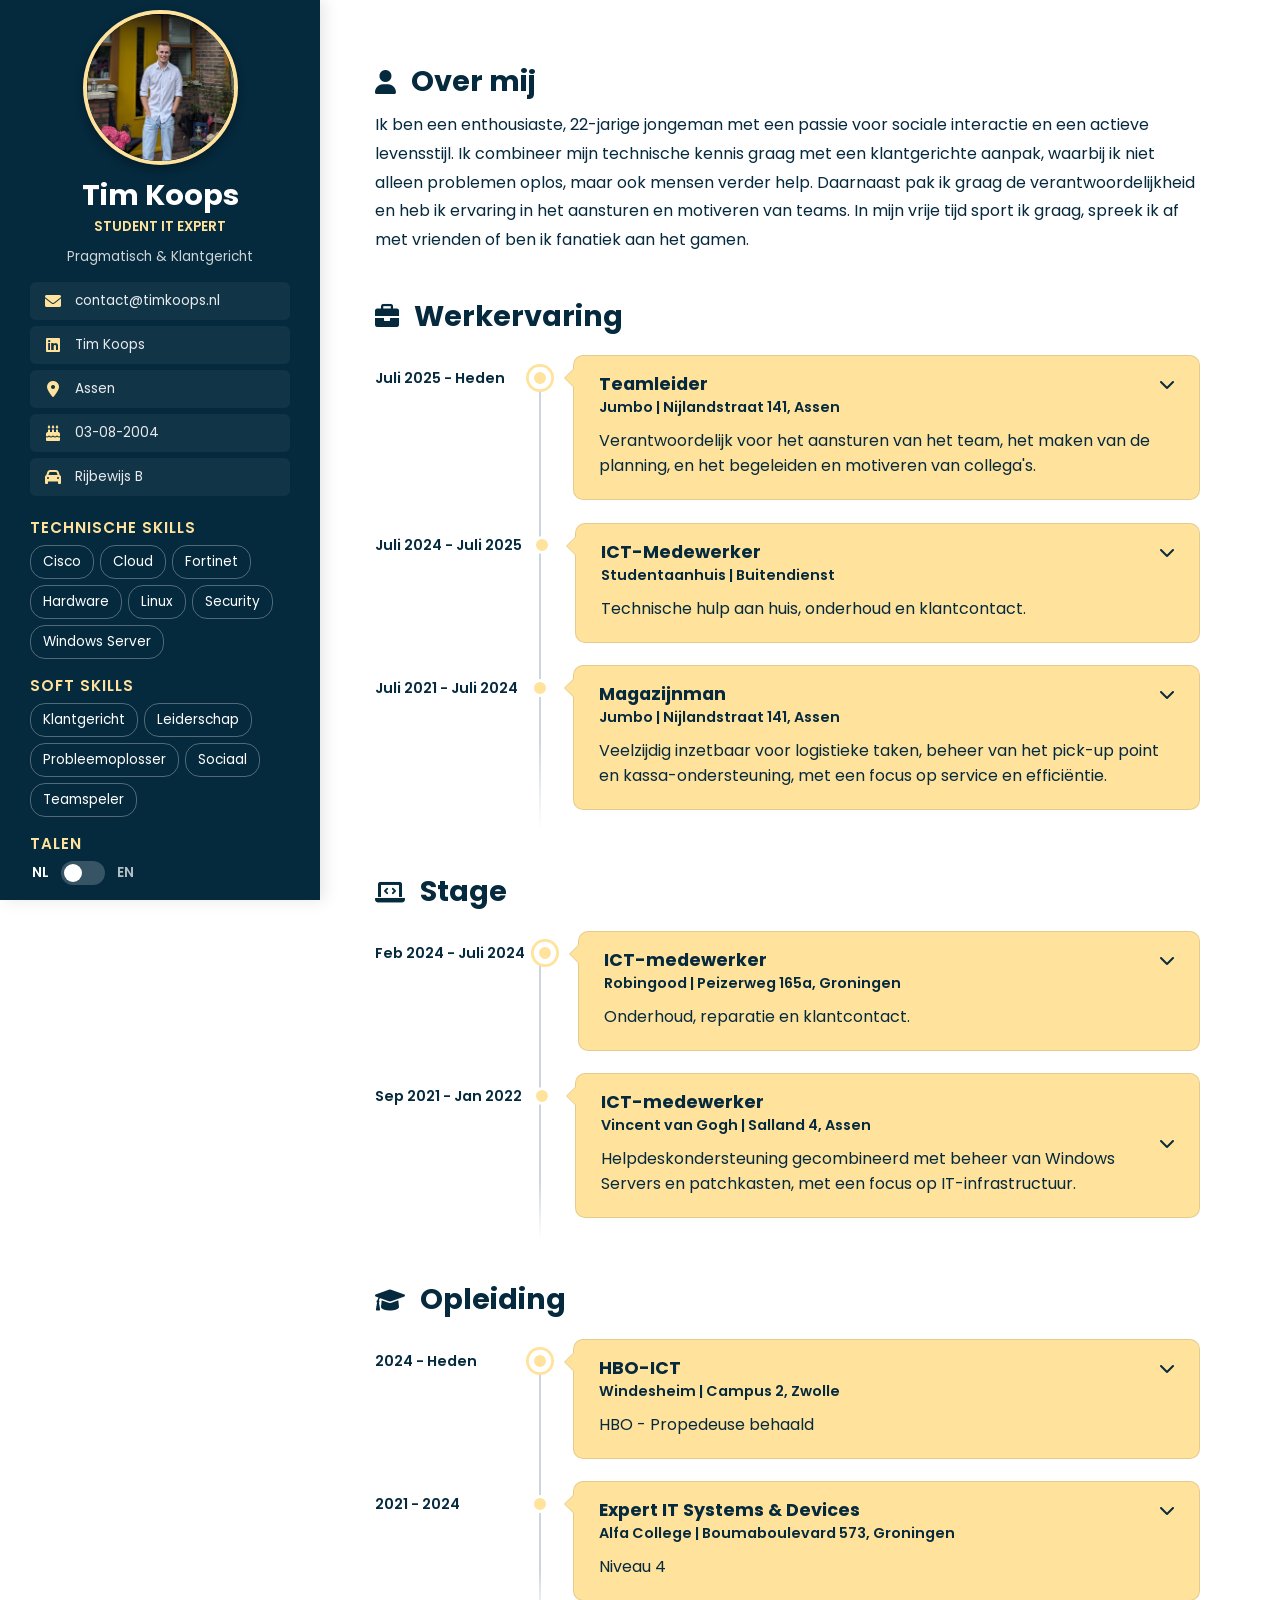
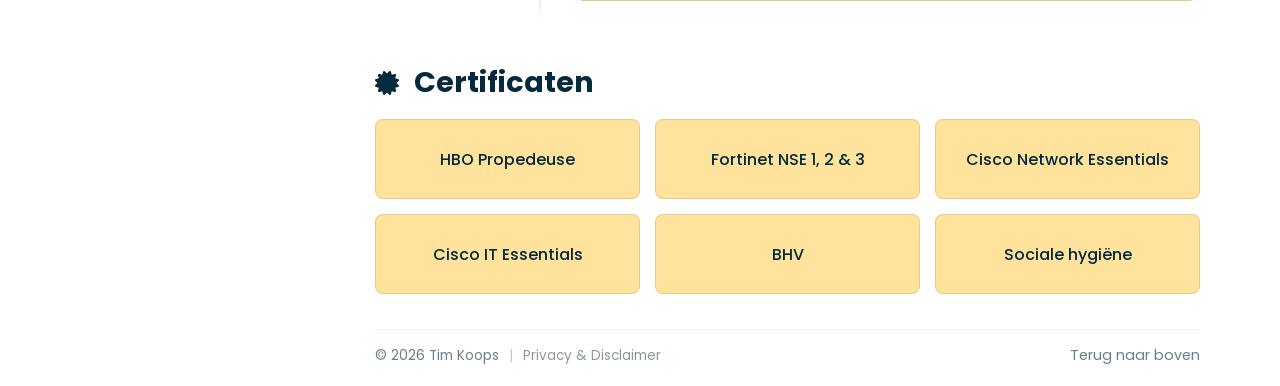
==== commit 3795382d: "Spellings controlle en woorden dikgedrukt gemaakt." ====
--- a/index.html
+++ b/index.html
@@ -127,18 +127,18 @@
             <div class="lang-nl">
                 <p class="hidden">
                     Ik ben een enthousiaste, <span id="age">21</span>-jarige jongeman met een passie voor sociale interactie en een actieve levensstijl. 
-                    Bij Studentaanhuis heb ik geleerd klantgericht te werken en problemen op te lossen. 
-                    Als teamleider bij Jumbo heb ik ervaring opgedaan met leidinggeven en het aansturen van een team. 
+                    Ik combineer mijn technische kennis graag met een klantgerichte aanpak, waarbij ik niet alleen problemen oplos, maar ook mensen verder help. 
+                    Daarnaast pak ik graag de verantwoordelijkheid en heb ik ervaring in het aansturen en motiveren van teams. 
                     In mijn vrije tijd sport ik graag, spreek ik af met vrienden of ben ik fanatiek aan het gamen.
                 </p>
             </div>
             
             <div class="lang-en">
                 <p class="hidden">
-                    I am an enthusiastic, <span id="age-en">21</span>-year-old young man with a passion for social interaction and an active lifestyle. 
-                    At Studentaanhuis, I learned to resolve issues with a strong customer focus. 
-                    As a team leader at Jumbo, I gained experience in leadership and team management. 
-                    In my free time, I enjoy sports, hanging out with friends, and I am an avid gamer.
+                    I am an enthusiastic, <span id="age-en">21</span>-year-old with a passion for social interaction and an active lifestyle. 
+                    I enjoy combining my technical knowledge with a customer-focused approach, where I don't just solve problems, but truly help people. 
+                    Additionally, I like taking responsibility and have experience in leading and motivating teams. 
+                    In my free time, I enjoy sports, hanging out with friends, or I am an avid gamer.
                 </p>
             </div>
         </section>
@@ -171,7 +171,7 @@
                             <div class="company">Jumbo | Nijlandstraat 141, Assen</div>
                             
                             <div class="lang-nl">
-                                <p>Verantwoordelijk voor het aansturen van het team, planning, begeleiding en motivatie van collega's.</p>
+                                <p>Verantwoordelijk voor het aansturen van het team, het maken van de planning, en het begeleiden en motiveren van collega's.</p>
                             </div>
                             <div class="lang-en">
                                 <p>Responsible for managing the team, planning, guidance, and motivation of colleagues.</p>
@@ -180,18 +180,18 @@
                             <div class="job-details">
                                 <div class="lang-nl">
                                     <p>
-                                        Als Teamleider ben ik verantwoordelijk voor het aansturen van het team binnen Jumbo. 
-                                        Ik zorg voor een goede planning, begeleid en motiveer collega's, en houd overzicht op de voortgang van het werk. 
-                                        Tijdens de avonden ben ik het aanspreekpunt voor het team en zorg ik dat alles soepel verloopt. 
-                                        Dankzij mijn leiderschap, verantwoordelijkheidsgevoel en focus op samenwerking lever ik een belangrijke bijdrage aan een goed draaiende winkel.
-                                    </p>
-                                </div>
-                                <div class="lang-en">
-                                    <p>
-                                        As a Team Leader, I am responsible for managing the team within Jumbo. 
-                                        I ensure efficient planning, provide guidance and motivation to colleagues, and monitor the workflow. 
-                                        During evenings, I am the primary point of contact for the team and ensure operations run smoothly. 
-                                        Thanks to my leadership skills, sense of responsibility, and focus on collaboration, I make a significant contribution to a well-run store.
+                                        Als Teamleider ben ik verantwoordelijk voor het <strong>aansturen van het team</strong> binnen Jumbo. 
+                                        Ik zorg voor een <strong>goede planning</strong>, <strong>begeleid en motiveer collega's</strong>, en houd overzicht op de voortgang van het werk. 
+                                        Tijdens de avonden ben ik het <strong>aanspreekpunt</strong> voor het team en zorg ik dat alles soepel verloopt. 
+                                        Dankzij mijn <strong>leiderschap</strong>, <strong>verantwoordelijkheidsgevoel</strong> en focus op samenwerking lever ik een belangrijke bijdrage aan een goed draaiende winkel.
+                                    </p>
+                                </div>
+                                <div class="lang-en">
+                                    <p>
+                                        As a Team Leader, I am responsible for <strong>managing the team</strong> within Jumbo. 
+                                        I ensure <strong>efficient planning</strong>, provide <strong>guidance and motivation</strong> to colleagues, and monitor the workflow. 
+                                        During evenings, I am the <strong>primary point of contact</strong> for the team and ensure operations run smoothly. 
+                                        Thanks to my <strong>leadership skills</strong>, <strong>sense of responsibility</strong>, and focus on collaboration, I make a significant contribution to a well-run store.
                                     </p>
                                 </div>
                             </div>
@@ -225,23 +225,23 @@
                                 <p>Technische hulp aan huis, onderhoud en klantcontact.</p>
                             </div>
                             <div class="lang-en">
-                                <p>Technical support at home, maintenance, and customer contact.</p>
-                            </div>
-                            
-                            <div class="job-details">
-                                <div class="lang-nl">
-                                    <p>
-                                        Mijn taken omvatten het onderhouden van ICT-apparatuur bij (voornamelijk oudere) klanten, het maken van back-ups, 
-                                        het verbeteren van systemen en het beantwoorden van hun vragen. Mijn geduld, technische expertise en klantgerichte 
-                                        aanpak zorgen ervoor dat problemen efficiënt en vriendelijk worden opgelost. Hierdoor kunnen klanten met vertrouwen 
+                                <p>Technical support at home, maintenance, and customer service.</p>
+                            </div>
+                            
+                            <div class="job-details">
+                                <div class="lang-nl">
+                                    <p>
+                                        Mijn taken omvatten het <strong>onderhouden van ICT-apparatuur</strong> bij (voornamelijk oudere) klanten, het maken van <strong>back-ups</strong>, 
+                                        het <strong>verbeteren van systemen</strong> en het beantwoorden van hun vragen. Mijn <strong>geduld</strong>, <strong>technische expertise</strong> en <strong>klantgerichte 
+                                        aanpak</strong> zorgen ervoor dat problemen efficiënt en vriendelijk worden opgelost. Hierdoor kunnen klanten met vertrouwen 
                                         gebruik maken van hun technologie.
                                     </p>
                                 </div>
                                 <div class="lang-en">
                                     <p>
-                                        My tasks include maintaining IT equipment for (mostly elderly) customers, creating backups, 
-                                        optimizing systems, and answering their questions. My patience, technical expertise, and customer-oriented 
-                                        approach ensure that problems are solved efficiently and in a friendly manner. This allows customers to use their technology with confidence.
+                                        My tasks include <strong>maintaining IT equipment</strong> for (mostly elderly) customers, creating <strong>backups</strong>, 
+                                        <strong>optimizing systems</strong>, and answering their questions. My <strong>patience</strong>, <strong>technical expertise</strong>, and <strong>customer-oriented 
+                                        approach</strong> ensure that problems are solved efficiently and in a friendly manner. This allows customers to use their technology with confidence.
                                     </p>
                                 </div>
                             </div>
@@ -277,16 +277,16 @@
                             <div class="job-details">
                                 <div class="lang-nl">
                                     <p>
-                                        Als magazijnmedewerker ben ik veelzijdig inzetbaar. 
-                                        Mijn taken omvatten het overstapelen van karren, het beheren van pick-up point, assistentie aan de kassa, onderhoud van de emballageband, gebruik van de kartonpers en het verlenen van uitstekende klantenservice. 
-                                        Mijn flexibiliteit en teamgeest dragen bij aan een efficiënte werkomgeving.
-                                    </p>
-                                </div>
-                                <div class="lang-en">
-                                    <p>
-                                        As a warehouse worker, I am versatile. 
-                                        My tasks include restocking, managing the pick-up point, assisting at the checkout, maintaining the bottle return machine, operating the cardboard baler, and providing excellent customer service. 
-                                        My flexibility and team spirit contribute to an efficient work environment.
+                                        Als magazijnmedewerker ben ik <strong>veelzijdig inzetbaar</strong>. 
+                                        Mijn taken omvatten het overstapelen van karren, het beheren van pick-up point, assistentie aan de kassa, onderhoud van de emballageband, gebruik van de kartonpers en het verlenen van <strong>uitstekende klantenservice</strong>. 
+                                        Mijn <strong>flexibiliteit</strong> en <strong>teamgeest</strong> dragen bij aan een efficiënte werkomgeving.
+                                    </p>
+                                </div>
+                                <div class="lang-en">
+                                    <p>
+                                        As a warehouse employee, I am <strong>versatile</strong>. 
+                                        My tasks include restocking, managing the pick-up point, assisting at the checkout, maintaining the bottle return machine, operating the cardboard baler, and providing <strong>excellent customer service</strong>. 
+                                        My <strong>flexibility</strong> and <strong>team spirit</strong> contribute to an efficient work environment.
                                     </p>
                                 </div>
                             </div>
@@ -328,24 +328,22 @@
                                 <p>Onderhoud, reparatie en klantcontact.</p>
                             </div>
                             <div class="lang-en">
-                                <p>Maintenance, repair, and customer contact.</p>
-                            </div>
-                            
-                            <div class="job-details">
-                                <div class="lang-nl">
-                                    <p>
-                                        Tijdens mijn stage bij Robingood was ik verantwoordelijk voor klantcontact en het onderhoud en reparatie van computers. 
-                                        Daarnaast heb ik actief bijgedragen aan het onderhouden van services en systemen. Deze ervaring heeft niet alleen mijn 
-                                        technische vaardigheden versterkt, maar heeft mij ook waardevolle inzichten gegeven in het beheer van IT-infrastructuur 
-                                        en het leveren van hoogwaardige klantenservice.
-                                    </p>
-                                </div>
-                                <div class="lang-en">
-                                    <p>
-                                        During my internship at Robingood, I was responsible for customer contact and the maintenance and repair of computers. 
-                                        I also actively contributed to maintaining services and systems. This experience not only strengthened my 
-                                        technical skills but also gave me valuable insights into managing IT infrastructure 
-                                        and delivering high-quality customer service.
+                                <p>Maintenance, repair, and customer service.</p>
+                            </div>
+                            
+                            <div class="job-details">
+                                <div class="lang-nl">
+                                    <p>
+                                        Bij Robingood lag mijn focus op <strong>klantcontact</strong> en het <strong>onderhoud en reparatie</strong> van computers. 
+                                        Daarnaast heb ik actief bijgedragen aan het <strong>beheren van diverse services</strong> en systemen. 
+                                        Deze ervaring versterkte niet alleen mijn technische skills, maar gaf mij ook inzicht in <strong>professioneel infrastructuurbeheer</strong> en klantgericht werken.
+                                    </p>
+                                </div>
+                                <div class="lang-en">
+                                    <p>
+                                        At Robingood, my focus was on <strong>customer service</strong> and the <strong>maintenance and repair</strong> of computers. 
+                                        I also actively contributed to <strong>managing various services</strong> and systems. 
+                                        This experience not only strengthened my technical skills but also provided valuable insights into <strong>professional infrastructure management</strong> and customer-oriented work.
                                     </p>
                                 </div>
                             </div>
@@ -381,16 +379,16 @@
                             <div class="job-details">
                                 <div class="lang-nl">
                                     <p>
-                                        Tijdens mijn stage bij Vincent van Gogh, locatie Salland, had ik de rol van helpdesk medewerker. 
-                                        Daarnaast kreeg ik de kans om enkele verantwoordelijkheden met betrekking tot de Windows server en de patch kast op me te nemen. 
-                                        Deze ervaring heeft mijn technische vaardigheden versterkt en me waardevolle inzichten gegeven in IT-infrastructuurbeheer.
-                                    </p>
-                                </div>
-                                <div class="lang-en">
-                                    <p>
-                                        During my internship at Vincent van Gogh, Salland location, I held the role of helpdesk employee. 
-                                        I was also given the opportunity to take on responsibilities regarding the Windows server and patch cabinet. 
-                                        This experience strengthened my technical skills and gave me valuable insights into IT infrastructure management.
+                                        Tijdens mijn stage bij Vincent van Gogh, locatie Salland, had ik de rol van <strong>helpdesk medewerker</strong>. 
+                                        Daarnaast kreeg ik de kans om enkele verantwoordelijkheden met betrekking tot de <strong>Windows server</strong> en de <strong>patch kast</strong> op me te nemen. 
+                                        Deze ervaring heeft mijn technische vaardigheden versterkt en me waardevolle inzichten gegeven in <strong>IT-infrastructuurbeheer</strong>.
+                                    </p>
+                                </div>
+                                <div class="lang-en">
+                                    <p>
+                                        During my internship at Vincent van Gogh, Salland location, I held the role of <strong>helpdesk employee</strong>. 
+                                        I was also given the opportunity to take on responsibilities regarding the <strong>Windows server</strong> and <strong>patch cabinet</strong>. 
+                                        This experience greatly expanded my technical skills and gave me valuable insights into <strong>IT infrastructure management</strong>.
                                     </p>
                                 </div>
                             </div>
@@ -437,14 +435,14 @@
                                     <p>
                                         In het eerste jaar, een breed oriënterend jaar, heb ik mijn propedeuse behaald. 
                                         Momenteel zit ik in het tweede jaar en heb ik gekozen voor de specialisatie <strong>Cloud and Security Engineering</strong>. 
-                                        Hierin verdiep ik mij in cybersecurity, cloud engineering en Cloud Security Governance.
+                                        Hierin verdiep ik mij in <strong>Cybersecurity</strong>, <strong>Cloud Engineering</strong> en <strong>Cloud Security Governance</strong>.
                                     </p>
                                 </div>
                                 <div class="lang-en">
                                     <p>
                                         In the first year, a year of broad orientation, I obtained my propaedeutic certificate. 
                                         Currently, I am in my second year and have chosen the specialization <strong>Cloud and Security Engineering</strong>. 
-                                        Here, I am deepening my knowledge in cybersecurity, cloud engineering, and Cloud Security Governance.
+                                        At Windesheim, I am deepening my knowledge of <strong>Cybersecurity</strong>, <strong>Cloud Engineering</strong>, and <strong>Cloud Security Governance</strong>.
                                     </p>
                                 </div>
                             </div>
@@ -482,7 +480,7 @@
                                     </ul>
                                 </div>
                                 <div class="lang-en">
-                                    <p>During this three-year education, I laid a broad foundation and gained a lot of experience in various fields:</p>
+                                    <p>Throughout this three-year program, I established a strong base and acquired hands-on experience across diverse disciplines:</p>
                                     <ul>
                                         <li>Cloud virtualization</li>
                                         <li>Databases</li>
@@ -544,7 +542,7 @@
             <div class="footer-left">
                 <span class="copyright">© <span id="year">2026</span> Tim Koops</span>
                 <span class="separator">|</span>
-                <a href="privacy-disclaimer.html" class="legal-link">Privacy & Disclaimer</a>
+                <a href="/privacy-disclaimer/" class="legal-link">Privacy & Disclaimer</a>
             </div>
             
             <a href="#" onclick="window.scrollTo({ top: 0, behavior: 'smooth' }); return false;" class="back-to-top">
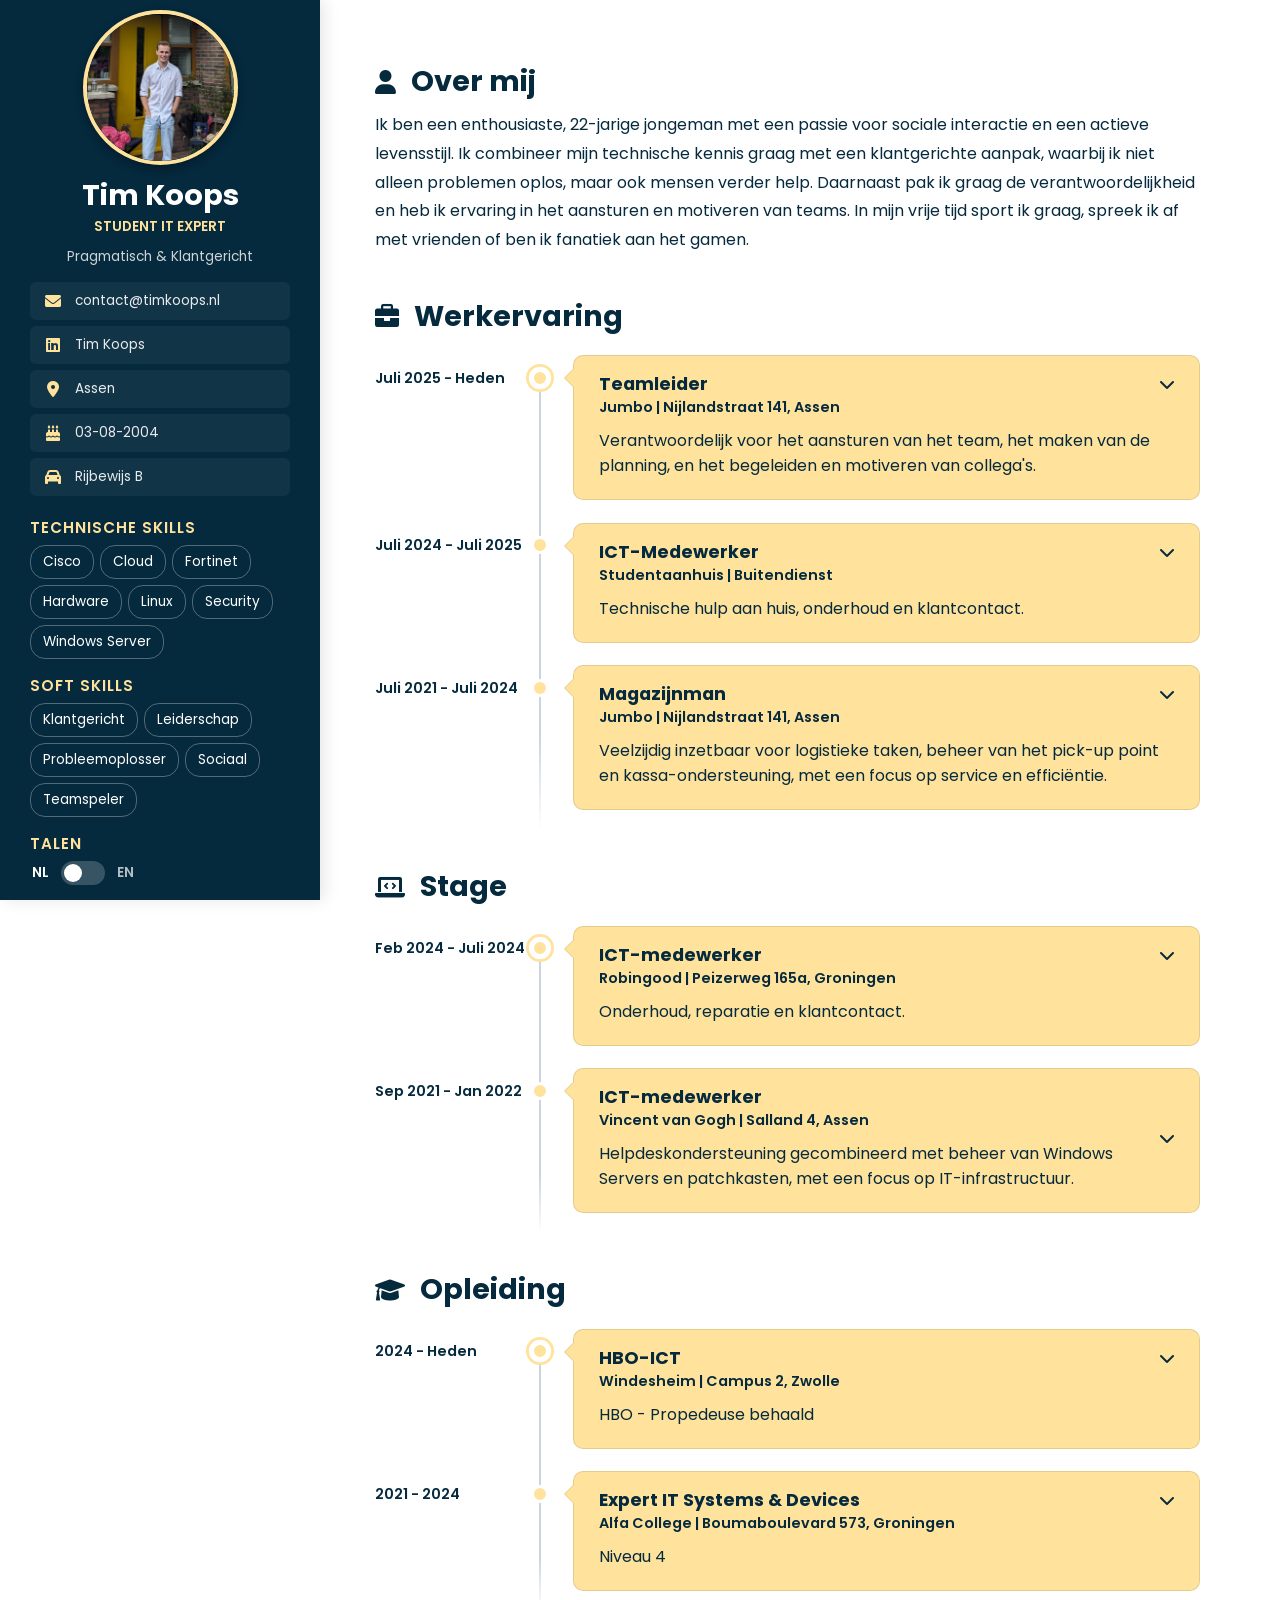
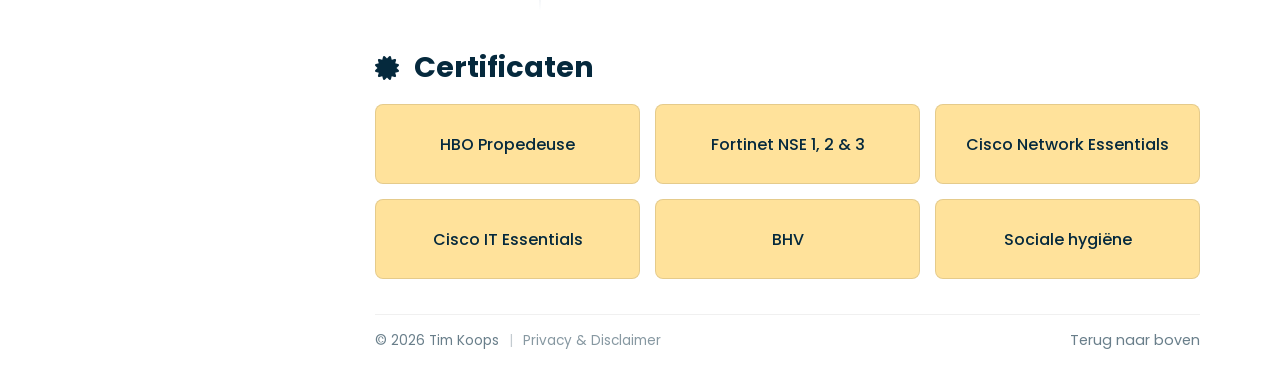
==== commit b932c889: "Telefoon versie animatie veranderd. CSS code opgeschoont." ====
--- a/index.html
+++ b/index.html
@@ -15,7 +15,7 @@
             <div class="profile-header">
                 <img src="profile.jpg" alt="Tim Koops" class="profile-img">
                 
-                <h1>Tim Koops</h1>
+                <h1 class="profile-header-title">Tim Koops</h1>
                 
                 <p class="role">Student IT Expert</p>
                 
--- a/style.css
+++ b/style.css
@@ -4,9 +4,9 @@
     scroll-behavior: smooth;
 }
 
-/* =========================
-   1. VARIABELEN (KLEUREN & LIJNEN)
-   ========================= */
+/* ==========================================================================
+   1. VARIABELEN & KLEURENPALET
+   ========================================================================== */
 :root {
     /* --- Sidebar & Navigatie --- */
     --sidebar-bg: #05293d;   
@@ -31,9 +31,9 @@
     --border: 1px solid rgba(0,0,0,0.1); 
 }
 
-/* =========================
-   2. ALGEMENE STIJLEN
-   ========================= */
+/* ==========================================================================
+   2. ALGEMENE STIJLEN (GLOBAL)
+   ========================================================================== */
 * { 
     box-sizing: border-box; 
     margin: 0; 
@@ -48,7 +48,9 @@
     min-height: 100vh;
 }
 
-section { margin-bottom: 40px; }
+section { 
+    margin-bottom: 35px; 
+}
 
 .main-content > section:last-of-type {
     margin-bottom: 35px;
@@ -68,9 +70,9 @@
     font-size: 1.5rem; 
 }
 
-/* =========================
-   3. SIDEBAR (LINKS)
-   ========================= */
+/* ==========================================================================
+   3. SIDEBAR (DESKTOP)
+   ========================================================================== */
 .sidebar {
     width: 320px;
     background-color: var(--sidebar-bg);
@@ -88,15 +90,15 @@
     box-shadow: 4px 0 15px rgba(0,0,0,0.1);
     z-index: 10;
     
-    /* NIEUW: Zorg dat we kunnen scrollen als het te klein is */
+    /* Scrollen mogelijk maken op kleinere hoogtes */
     overflow-y: auto;
     
-    /* Optioneel: Maak de scrollbar mooier/dunner in Firefox/Chrome */
+    /* Scrollbar styling (Firefox) */
     scrollbar-width: thin; 
     scrollbar-color: var(--accent) var(--sidebar-bg);
 }
 
-/* Optioneel: Webkit scrollbar styling (Chrome/Edge/Safari) */
+/* Scrollbar styling (Chrome/Edge/Safari) */
 .sidebar::-webkit-scrollbar {
     width: 6px;
 }
@@ -105,6 +107,7 @@
     border-radius: 3px;
 }
 
+/* --- Profiel Foto & Header --- */
 .profile-img {
     width: 160px; 
     height: 160px;
@@ -119,7 +122,13 @@
 .profile-header { text-align: center; }
 .profile-header h1 { font-size: 1.8rem; line-height: 1.1; margin-bottom: 5px; color: #fff; }
 
-.role { color: var(--accent); font-weight: 600; text-transform: uppercase; font-size: 0.85rem; margin-bottom: 15px; }
+.role { 
+    color: var(--accent); 
+    font-weight: 600; 
+    text-transform: uppercase; 
+    font-size: 0.85rem; 
+    margin-bottom: 15px; 
+}
 
 .tagline { 
     font-size: 0.85rem; 
@@ -127,7 +136,7 @@
     margin-bottom: 20px; 
 }
 
-/* --- CONTACT INFO --- */
+/* --- Contact Informatie --- */
 .contact-info {
     display: flex;
     flex-direction: column;
@@ -171,8 +180,7 @@
     cursor: default;
 }
 
-
-/* --- Skills Section --- */
+/* --- Skills Sectie (Sidebar) --- */
 .skills-section { 
     margin-top: 10px; 
 }
@@ -191,16 +199,12 @@
 
 .skill-tags { display: flex; flex-wrap: wrap; gap: 6px; }
 
-/* AANPASSING: Iets groter gemaakt */
 .skill-tags > span { 
     background: transparent; 
     border: 1px solid rgba(255,255,255,0.3); 
     color: #fff;
-    
-    /* Iets meer padding en groter lettertype */
     padding: 6px 12px; 
     font-size: 0.85rem; 
-    
     border-radius: 15px; 
     transition: all 0.3s ease;
     cursor: default;
@@ -211,9 +215,9 @@
     color: var(--accent);
 }
 
-/* =========================
+/* ==========================================================================
    4. MAIN CONTENT (RECHTS)
-   ========================= */
+   ========================================================================== */
 .main-content {
     margin-left: 320px; 
     width: calc(100% - 320px);
@@ -222,6 +226,7 @@
 
 .main-content > section > p { color: var(--heading-color); }
 
+/* --- Footer --- */
 footer { 
     border-top: var(--border); 
     padding-top: 15px; 
@@ -231,7 +236,6 @@
     opacity: 0.6; 
     font-size: 0.9rem; 
     
-    /* NIEUW: Zorgt dat tekst links en knop rechts staat */
     display: flex;
     justify-content: space-between;
     align-items: center;
@@ -240,7 +244,7 @@
 .footer-left {
     display: flex;
     align-items: center;
-    gap: 10px; /* Ruimte tussen © en de link */
+    gap: 10px; 
     font-size: 0.85rem;
 }
 
@@ -260,31 +264,33 @@
     text-decoration: underline;
 }
 
-/* De knop zelf */
+/* "Terug naar boven" knop */
 .back-to-top {
-    text-decoration: none;      /* Geen streep eronder */
-    color: var(--heading-color); /* Zelfde kleur als de tekst */
+    text-decoration: none;      
+    color: var(--heading-color); 
     font-weight: 0;
     transition: color 0.3s ease;
     display: flex;
     align-items: center;
-    gap: 8px; /* Ruimte tussen tekst en pijltje */
-}
-
-/* Hover effect: Kleur van je accent (geel/goud) */
+    gap: 8px; 
+}
+
 .back-to-top:hover {
-    color: var(--accent); /* Of gebruik een specifieke kleurcode als #e5cb8b */
-}
-
-/* --- Introductie --- */
+    color: var(--accent); 
+}
+
+/* --- Introductie Sectie --- */
 #intro h2 { margin-bottom: 8px; margin-top: 0; }
 #intro p { max-width: 880px; line-height: 1.8; color: var(--heading-color); }
 #intro { padding-bottom: 0px; margin-bottom: 40px; }
 
-/* =========================
-   5. TIJDLIJN STRUCTUUR
-   ========================= */
-.split-timeline { position: relative; }
+/* ==========================================================================
+   5. TIJDLIJN STRUCTUUR (DESKTOP)
+   ========================================================================== */
+.split-timeline { 
+    position: relative; 
+    padding-bottom: 0px; /* Lengte van de lijn onderaan */
+}
 
 /* De Verticale Grijze Lijn */
 .split-timeline::before {
@@ -301,8 +307,12 @@
 
 .timeline-row { display: flex; gap: 0; position: relative; }
 
+/* Tijd aanduiding (Links) */
 .timeline-time {
     flex: 0 0 165px; 
+    width: 165px;
+    min-width: 165px;
+    max-width: 165px;
     text-align: left; 
     white-space: nowrap; 
     padding-right: 20px; 
@@ -310,7 +320,7 @@
     position: relative;
 }
 
-/* De Bolletjes op de lijn */
+/* Bolletjes op de tijdlijn */
 .timeline-time::after {
     content: '';
     position: absolute;
@@ -343,9 +353,9 @@
     padding-top: 2.5px;
 }
 
-/* =========================
-   6. INTERACTIEVE KAARTEN
-   ========================= */
+/* ==========================================================================
+   6. INTERACTIEVE KAARTEN (WERKERVARING/OPLEIDING)
+   ========================================================================== */
 .job-card {
     background: var(--card-bg);
     border: var(--border);
@@ -357,6 +367,7 @@
     z-index: 1; 
 }
 
+/* Pijltje aan de zijkant van de kaart */
 .job-card::before {
     content: ''; 
     position: absolute; 
@@ -384,6 +395,7 @@
 .job-card:hover { transform: translateX(5px); border-color: var(--heading-color); }
 .job-card:hover::before { border-right-color: var(--heading-color) !important; }
 
+/* Actieve status (uitgeklapt) */
 .job-card.active { border-color: var(--heading-color); background-color: var(--active-card-bg); }
 .job-card.active::before { border-right-color: var(--heading-color) !important; }
 .job-card.active::after { border-right-color: var(--active-card-bg); }
@@ -395,6 +407,7 @@
 .toggle-icon { color: var(--heading-color); transition: transform 0.3s ease; }
 .job-card.active .toggle-icon { transform: rotate(180deg); }
 
+/* Uitklapbare details */
 .job-details {
     display: block;
     overflow: hidden;
@@ -433,9 +446,9 @@
 .job-details ul { padding-left: 20px; margin: 0; }
 .job-details li { margin-bottom: 5px; }
 
-/* =========================
-   7. CERTIFICATEN
-   ========================= */
+/* ==========================================================================
+   7. CERTIFICATEN SECTIE
+   ========================================================================== */
 .cert-list { display: grid; grid-template-columns: repeat(3, 1fr); gap: 15px; }
 
 .cert-item { 
@@ -455,6 +468,7 @@
     min-height: 80px; 
 }
 
+/* Jaartal weergave (Hover effect) */
 .cert-item::after {
     /* Standaard: Nederlands */
     content: attr(data-year-nl);
@@ -484,12 +498,11 @@
     padding-bottom: 30px; 
 }
 
-/* Zorg ook dat de hover werkt */
 .cert-item:hover::after { opacity: 0.7; transform: translateY(0); }
 
-/* =========================
-   8. RESPONSIVE DESIGN
-   ========================= */
+/* ==========================================================================
+   8. RESPONSIVE DESIGN (DESKTOP TWEAKS)
+   ========================================================================== */
 @media (max-width: 850px) {
     .split-timeline::before { display: none; }
     .timeline-row { flex-direction: column; }
@@ -506,35 +519,28 @@
     .cert-list { grid-template-columns: repeat(auto-fit, minmax(150px, 1fr)); }
 }
 
-/* =========================
-   9. SCROLL ANIMATIES (GLOBAL FIX)
-   ========================= */
-
+/* ==========================================================================
+   9. SCROLL ANIMATIES & EFFECTEN
+   ========================================================================== */
 @keyframes fadeInUp {
     from { opacity: 0; filter: blur(2px); transform: translateY(50px); }
     to   { opacity: 1; filter: blur(0); transform: translateY(0); }
 }
 
-/* De Basis: Onzichtbaar */
+/* Basis status: Onzichtbaar */
 .hidden {
     opacity: 0;
     filter: blur(2px);
     transform: translateY(50px);
-    /* BELANGRIJK: We halen de transition weg. 
-       Dit zorgt ervoor dat als we de animatie resetten, hij direct terugspringt naar 'onsichtbaar'. */
-}
-
-/* De Actie: Invliegen */
+}
+
+/* Actie status: Invliegen */
 .show {
     animation: fadeInUp 1s ease forwards;
 }
 
-/* --- Certificaten Specifiek --- */
-.cert-item.show {
-    transition: all 0.3s ease; 
-}
-
-/* Behoud vertragingen */
+/* Certificaten vertragingen (staggered effect) */
+.cert-item.show { transition: all 0.3s ease; }
 .cert-item:nth-child(2) { animation-delay: 0.1s; }
 .cert-item:nth-child(3) { animation-delay: 0.2s; }
 .cert-item:nth-child(4) { animation-delay: 0.3s; }
@@ -542,24 +548,20 @@
 .cert-item:nth-child(6) { animation-delay: 0.5s; }
 .cert-item:nth-child(7) { animation-delay: 0.6s; }
 
-/* =========================
-   10. TAAL SLIDER (AANGEPAST VOOR SKILLS SECTIE)
-   ========================= */
-
+/* ==========================================================================
+   10. TAAL WISSELAAR
+   ========================================================================== */
 .language-section {
     margin-top: 5px;       
     padding-top: 0;        
     border-top: none;      
-    
     display: flex;
     align-items: center;
     justify-content: flex-start;
     gap: 12px;
-    
     padding-left: 2px; 
 }
 
-/* De tekst labels (NL / EN) */
 .lang-label {
     font-size: 0.85rem;
     font-weight: 600;
@@ -568,12 +570,11 @@
     transition: opacity 0.3s;
 }
 
-/* Het label van de actieve taal maken we feller, de andere vager */
-.language-section:not(:has(input:checked)) .lang-label:first-child { opacity: 1; color: #fff; } /* NL is aan */
-.language-section:has(input:checked) .lang-label:last-child { opacity: 1; color: #fff; }       /* EN is aan */
-
-
-/* --- De Switch Knop --- */
+/* Highlight het actieve label */
+.language-section:not(:has(input:checked)) .lang-label:first-child { opacity: 1; color: #fff; } /* NL */
+.language-section:has(input:checked) .lang-label:last-child { opacity: 1; color: #fff; }       /* EN */
+
+/* Toggle Switch styling */
 .switch {
     position: relative;
     display: inline-block;
@@ -605,183 +606,151 @@
 input:checked + .slider { background-color: var(--accent); }
 input:checked + .slider:before { transform: translateX(20px); }
 
-/* --- Wissel Mechanisme --- */
+/* Mechanisme voor tekst-wissel */
 .lang-en { display: none; }
 body.english-mode .lang-nl { display: none !important; }
 body.english-mode div.lang-en { display: block !important; }
 body.english-mode span.lang-en { display: inline !important; }
 
-/* =========================
-   11. VERTICALE RESPONSIVITEIT
-   ========================= */
-
-/* --- STAP 1: Voor 1080p schermen (Tussenmaatje) --- */
+/* ==========================================================================
+   11. VERTICALE RESPONSIVITEIT (KLEINE HOOGTES)
+   ========================================================================== */
+
+/* Voor 1080p schermen (Tussenmaat) */
 @media (max-height: 980px) {
-    .sidebar {
-        padding-top: 10px;
-        padding-bottom: 20px;
-    }
-
-    .profile-img {
-        width: 155px;
-        height: 155px;
-        margin-bottom: 15px;
-    }
-
+    .sidebar { padding-top: 10px; padding-bottom: 20px; }
+    .profile-img { width: 155px; height: 155px; margin-bottom: 15px; }
     .profile-header h1 { margin-bottom: 5px; }
     .role { margin-bottom: 10px; }
     .tagline { margin-bottom: 15px; }
-    
-    .contact-info { 
-        margin-bottom: 20px; 
-        gap: 6px;
-    }
-    
-    .skill-category { 
-        margin-top: 15px; 
-        margin-bottom: 6px; 
-    }
-}
-
-/* --- STAP 2: Voor Laptops & Kleine schermen --- */
+    .contact-info { margin-bottom: 20px; gap: 6px; }
+    .skill-category { margin-top: 15px; margin-bottom: 6px; }
+}
+
+/* Voor Laptops & Kleine schermen */
 @media (max-height: 850px) {
-    
-    .sidebar {
-        padding: 15px 20px; 
-    }
-
-    .profile-img {
-        width: 150px;
-        height: 150px;
-        border-width: 4px;
-        margin-bottom: 8px;
-    }
-
-    .profile-header h1 { 
-        font-size: 1.6rem; 
-        margin-bottom: 2px; 
-    }
-    
-    .role { 
-        font-size: 0.85rem; 
-        margin-bottom: 5px; 
-    }
-    
-    .contact-info {
-        gap: 4px;
-        margin-bottom: 12px;
-    }
-    .contact-info .info-item {
-        padding: 6px 10px;
-        font-size: 0.85rem; 
-    }
-
-    .skill-category {
-        font-size: 0.85rem;
-        margin-top: 12px;
-    }
-    
-    .skill-tags > span {
-        padding: 4px 8px;
-        font-size: 0.8rem; 
-    }
-    
+    .sidebar { padding: 15px 20px; }
+    .profile-img { width: 150px; height: 150px; border-width: 4px; margin-bottom: 8px; }
+    .profile-header h1 { font-size: 1.6rem; margin-bottom: 2px; }
+    .role { font-size: 0.85rem; margin-bottom: 5px; }
+    .contact-info { gap: 4px; margin-bottom: 12px; }
+    .contact-info .info-item { padding: 6px 10px; font-size: 0.85rem; }
+    .skill-category { font-size: 0.85rem; margin-top: 12px; }
+    .skill-tags > span { padding: 4px 8px; font-size: 0.8rem; }
     .language-section { margin-top: 1px; }
 }
 
-/* =========================================
-   12. MOBIEL KNOPJE (STANDAARD VERBORGEN OP DESKTOP)
-   ========================================= */
+/* ==========================================================================
+   12. MOBIELE TOGGLE BUTTON
+   ========================================================================== */
+/* Standaard verborgen op desktop */
 .mobile-toggle-btn {
-    display: none; /* DIT ZORGT DAT HIJ WEG IS OP PC */
-}
-
-/* =========================================
-   2. MOBIEL DESIGN (Alles onder de 850px)
-   ========================================= */
+    display: none; 
+}
+
+/* ==========================================================================
+   13. MOBIEL DESIGN (SCHERMEN KLEINER DAN 850PX)
+   ========================================================================== */
 @media (max-width: 850px) {
 
-    /* --- 1. ALGEMENE STRUCTUUR & LAYOUT --- */
-    body {
-        flex-direction: column;
-    }
+    /* --- 13.1 Globale Resets & Scrollbars --- */
+    * { -webkit-tap-highlight-color: transparent; }
+
+    /* Verberg scrollbalken (Chrome, Safari, Opera) */
+    .sidebar::-webkit-scrollbar,
+    .sidebar-extra::-webkit-scrollbar,
+    body::-webkit-scrollbar,
+    html::-webkit-scrollbar {
+        display: none;
+    }
+
+    /* Verberg scrollbalken (Firefox, IE, Edge) */
+    .sidebar, .sidebar-extra, body, html {
+        -ms-overflow-style: none;  
+        scrollbar-width: none;  
+    }
+
+    /* --- 13.2 Algemene Structuur --- */
+    body { flex-direction: column; }
 
     .main-content {
         margin-left: 0;
         width: 100%;
         padding: 20px 20px 20px 20px;
+        
+        opacity: 0; /* Animatie start onzichtbaar */
+        animation: fadeInUp 0.9s cubic-bezier(0.22, 1, 0.36, 1) 1s forwards;
     }
 
     footer { 
         border-top: var(--border); 
         padding-top: 10px; 
-        padding-bottom: 0px; /* Iets meer ruimte onderaan zodat tekst niet tegen de rand plakt */
-        
+        padding-bottom: 0px; 
         color: var(--heading-color); 
         opacity: 0.6; 
         font-size: 0.9rem; 
         
         display: flex;
-        flex-direction: column-reverse; /* DE TRUC: Knop komt boven, Tekst gaat naar beneden */
-        align-items: center;            /* Alles netjes in het midden centreren */
-        gap: 10px;                      /* Ruimte tussen de knop en de tekst */
-    }
-
-    /* --- 2. SIDEBAR CONTAINER (HET BLAUWE VLAK) --- */
+        flex-direction: column-reverse; 
+        align-items: center;            
+        gap: 10px;                      
+    }
+
+    /* --- 13.3 Sidebar Container (Het blauwe vlak) --- */
     .sidebar {
         position: relative;
         width: 100%;
         height: auto;
-        
-        /* Bottom padding is 0 zodat de knop de rand kan raken */
         padding: 15px 20px 0 20px; 
-        
         box-shadow: 0 4px 20px rgba(0,0,0,0.15);
         
-        /* Flexbox aanzetten zodat we elementen naar beneden kunnen duwen */
         display: flex;
         flex-direction: column;
-    }
-
-    /* --- 3. SIDEBAR INHOUD (FOTO & TEKST) --- */
-    .profile-img {
-        width: 200px; 
-        height: 200px;
-        margin-bottom: 5px;
-    }
-
-    /* 1. DE NAAM (Tim Koops) */
-    .profile-header h1 { 
-        margin-bottom: 2px; 
-        font-size: 2rem;  /* <--- AANPASSEN: Was 1.5rem. Probeer 2rem of 2.2rem */
-    }
-    
-    /* 2. DE ROL (STUDENT IT EXPERT) */
-    .role { 
-        margin-bottom: 5px; 
-        font-size: 1rem;  /* <--- AANPASSEN: Was 0.8rem. Probeer 1rem */
-    }
-    
-    /* 3. DE SLOGAN (Pragmatisch & Klantgericht) */
-    .tagline { 
-        display: block; 
-        margin-bottom: 20px;
-        font-size: 0.95rem; /* <--- AANPASSEN: Was 0.8rem. Probeer 0.95rem */
-        opacity: 0.9;
-    }
-
-    /* --- 4. DE CONTACT KNOP (ONDERIN) --- */
+        background-color: var(--sidebar-bg);
+    }
+
+    /* --- 13.4 Sidebar Animaties (Staggered effect) --- */
+    /* Beginstatus: alles onzichtbaar */
+    .sidebar .profile-img,
+    .sidebar .profile-header-title,
+    .sidebar .role,
+    .sidebar .tagline,
+    .sidebar .mobile-socials,
+    .sidebar .mobile-toggle-btn {
+        opacity: 0;
+    }
+
+    /* Volgorde van binnenkomst */
+    .sidebar .profile-img {
+        animation: fadeInUp 0.9s cubic-bezier(0.22, 1, 0.36, 1) 0.15s forwards;
+    }
+    .profile-header-title {
+        animation: fadeInUp 0.9s cubic-bezier(0.22, 1, 0.36, 1) 0.35s forwards;
+    }
+    .sidebar .role {
+        animation: fadeInUp 0.9s cubic-bezier(0.22, 1, 0.36, 1) 0.5s forwards;
+    }
+    .sidebar .tagline {
+        animation: fadeInUp 0.9s cubic-bezier(0.22, 1, 0.36, 1) 0.65s forwards;
+    }
+    .sidebar .mobile-toggle-btn {
+        animation: fadeInUp 0.9s cubic-bezier(0.22, 1, 0.36, 1) 0.75s forwards;
+    }
+
+    /* --- 13.5 Sidebar Inhoud Styles --- */
+    .profile-img { width: 200px; height: 200px; margin-bottom: 5px; }
+    .profile-header h1 { margin-bottom: 2px; font-size: 2rem; }
+    .role { margin-bottom: 5px; font-size: 1rem; }
+    .tagline { display: block; margin-bottom: 20px; font-size: 0.95rem; opacity: 0.9; }
+
+    /* --- 13.6 Mobiele Toggle Knop --- */
     .mobile-toggle-btn {
         display: flex;
         flex-direction: column;
         align-items: center;
-        
-        /* Deze 'auto' duwt de knop automatisch helemaal naar de bodem */
         margin-top: auto; 
         margin-bottom: 0;
         width: 100%;
-        
-        /* Kleine ruimte zodat het pijltje niet de rand raakt */
         padding-bottom: 10px; 
         
         background: transparent;
@@ -801,16 +770,14 @@
         transition: transform 0.3s ease;
     }
 
-    .mobile-toggle-btn.active i {
-        transform: rotate(180deg);
-    }
-    
-    /* --- 5. HET VERBORGEN MENU (EXTRA INFO) --- */
+    .mobile-toggle-btn.active i { transform: rotate(180deg); }
+    
+    /* --- 13.7 Verborgen Menu (Extra Info) --- */
     .sidebar-extra {
         display: none; 
         margin-top: 10px;
         padding-top: 10px;
-        padding-bottom: 20px; /* Ruimte onderaan als hij open is */
+        padding-bottom: 20px; 
         border-top: 1px solid rgba(255,255,255,0.1); 
     }
     
@@ -819,15 +786,13 @@
         animation: fadeInUp 0.4s ease-out forwards;
     }
 
-    /* --- 6. DE TIJDLIJN (WERKERVARING) --- */
-    
-    /* Animatie status */
+    /* --- 13.8 Tijdlijn (Mobiele Aanpassingen) --- */
     .split-timeline.hidden { opacity: 0; filter: none; }
     .split-timeline.show { animation: fadeInUp 1s ease forwards; }
     .timeline-row { flex-direction: column-reverse; margin-bottom: 0; opacity: 0; }
     .timeline-row.show { animation: fadeInUp 1s ease forwards; }
 
-    /* De verticale lijn */
+    /* Verticale lijn */
     .split-timeline::before {
         display: block;
         left: 50%;
@@ -836,18 +801,26 @@
         transform: translateX(-50%);
         z-index: 0;
     }
-
-    /* Centreren van de datum */
-    .timeline-time {
-        display: flex; 
-        justify-content: center; 
-        align-items: center;
-        width: 100%; 
-        padding: 20px 0; 
-        margin: 0; 
-        border: none; 
-        flex: auto;
-    }
+    
+    /* Datum centreren en lijn weghalen */
+    .timeline-time { 
+        width: auto;       
+        min-width: 0;      
+        max-width: none;   
+        
+        border-left: none;  
+        padding-left: 0;    
+        margin-left: 0;     
+        
+        text-align: left;   
+        flex: auto; 
+        white-space: normal; 
+        
+        margin-bottom: 20px; 
+        padding-top: 20px; 
+    }
+
+    .split-timeline { padding-bottom: 45px; }
 
     .date-badge {
         display: flex; 
@@ -868,7 +841,7 @@
         font-size: 0.85rem;
     }
 
-    /* Desktop-elementen verbergen */
+    /* Verberg desktop elementen */
     .timeline-time::after, 
     .timeline-row:first-child .timeline-time::after,
     .job-card::before, 
@@ -876,34 +849,38 @@
         display: none; 
     }
 
-    /* Content styling */
+    /* Gelijke witruimte tussen secties */
+    .main-content > section {
+        margin-bottom: 0px; 
+    }
+    
+    .main-content > section:last-of-type {
+        margin-bottom: 35px;
+    }
+
     .timeline-content { padding: 0; width: 100%; z-index: 1; }
     .job-card { margin: 0 auto; width: 100%; }
 }
 
-/* =========================
-   13. LEGAL PAGINA (NIEUW)
-   ========================= */
-
-/* Zorgt dat de achtergrondkleur goed blijft */
+/* ==========================================================================
+   14. LEGAL PAGINA
+   ========================================================================== */
 body.legal-page {
-    display: block; /* Reset de flexbox van de main body */
+    display: block; 
     background-color: var(--main-bg);
 }
 
-/* De container voor de tekst: gecentreerd en leesbaar */
 .legal-content {
     max-width: 800px;
-    margin: 0 auto;       /* Zet hem in het midden */
-    padding: 60px 20px;   /* Ruimte rondom */
+    margin: 0 auto;       
+    padding: 60px 20px;   
     padding-top: 60px;
     padding-bottom: 20px;
-    min-height: 100vh;    /* Zorg dat hij beeldvullend is */
+    min-height: 100vh;    
     display: flex;
     flex-direction: column;
 }
 
-/* De 'Terug' knop styling */
 .legal-back-btn {
     display: inline-flex;
     align-items: center;
@@ -920,23 +897,18 @@
     color: var(--accent);
 }
 
-/* Kopjes op deze pagina iets kleiner maken voor rust */
 .legal-content h3 {
     margin-top: 20px;
     margin-bottom: 10px;
     color: var(--heading-color);
 }
 
-/* Tekst leesbaarder maken */
 .legal-content p {
     line-height: 1.8;
     margin-bottom: 15px;
     color: var(--text-color);
 }
 
-/* Simpele footer op deze pagina */
 .legal-content footer {
-    margin-top: auto;     /* Duwt footer naar beneden */
-}
-
-
+    margin-top: auto;     
+}
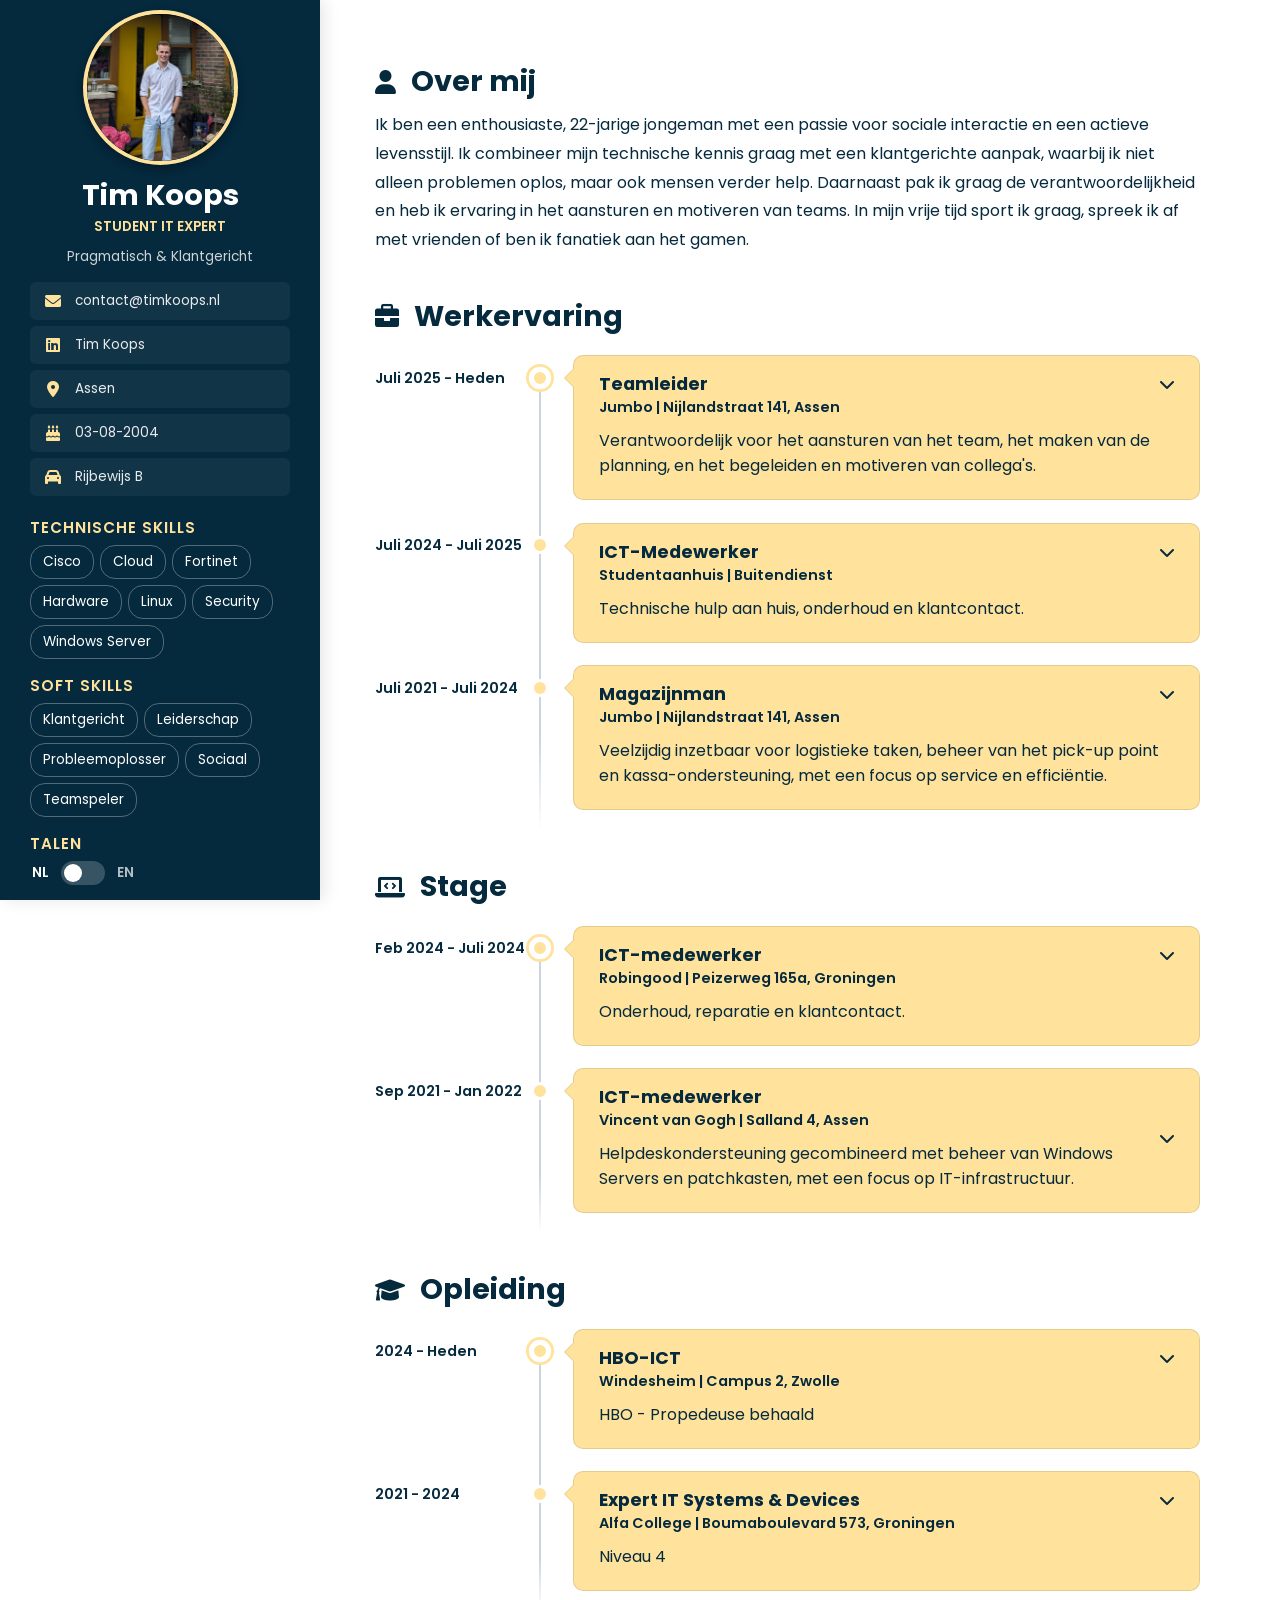
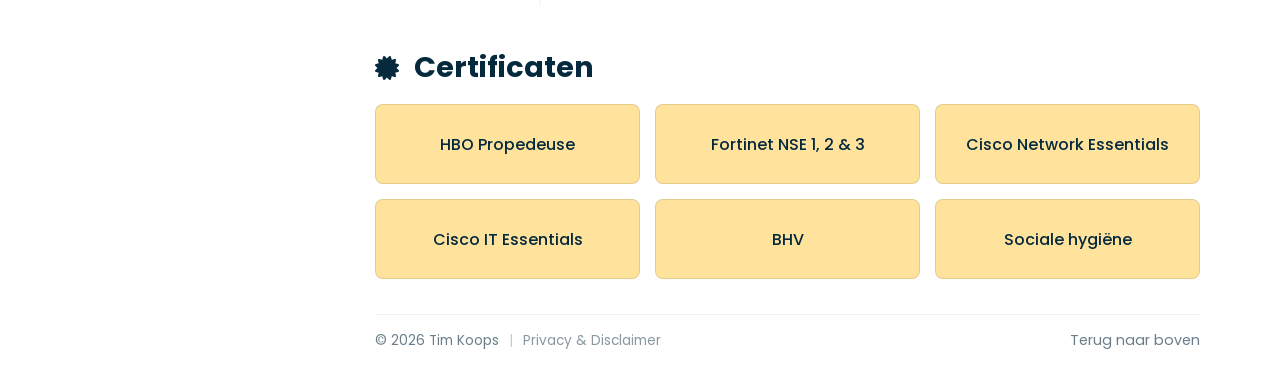
==== commit 941b0ff3: "contact aangepast naar skills & talen" ====
--- a/index.html
+++ b/index.html
@@ -25,39 +25,39 @@
                 </div>
             </div>
 
+            <div class="contact-info">
+                <a href="mailto:contact@timkoops.nl" class="info-item">
+                    <i class="fas fa-envelope"></i>
+                    <span>contact@timkoops.nl</span>
+                </a>
+
+                <a href="https://www.linkedin.com/in/tim-koops-66b436288/" target="_blank" class="info-item">
+                    <i class="fab fa-linkedin"></i>
+                    <span>Tim Koops</span>
+                </a>
+
+                <a href="https://www.google.com/maps/place/Assen" target="_blank" class="info-item">
+                    <i class="fas fa-map-marker-alt"></i>
+                    <span>Assen</span>
+                </a>
+
+                <div class="info-item">
+                    <i class="fas fa-birthday-cake"></i>
+                    <span>03-08-2004</span>
+                </div>
+
+                <div class="info-item">
+                    <i class="fas fa-car"></i>
+                    <span class="lang-nl">Rijbewijs B</span>
+                    <span class="lang-en">Driver's License B</span>
+                </div>
+            </div>
+
             <button id="sidebar-toggle" class="mobile-toggle-btn">
-                Contact <i class="fas fa-chevron-down"></i>
+                Skills & Talen <i class="fas fa-chevron-down"></i>
             </button>
 
             <div id="sidebar-extra" class="sidebar-extra">
-
-                <div class="contact-info">
-                    <a href="mailto:contact@timkoops.nl" class="info-item">
-                        <i class="fas fa-envelope"></i>
-                        <span>contact@timkoops.nl</span>
-                    </a>
-
-                    <a href="https://www.linkedin.com/in/tim-koops-66b436288/" target="_blank" class="info-item">
-                        <i class="fab fa-linkedin"></i>
-                        <span>Tim Koops</span>
-                    </a>
-
-                    <a href="https://www.google.com/maps/place/Assen" target="_blank" class="info-item">
-                        <i class="fas fa-map-marker-alt"></i>
-                        <span>Assen</span>
-                    </a>
-
-                    <div class="info-item">
-                        <i class="fas fa-birthday-cake"></i>
-                        <span>03-08-2004</span>
-                    </div>
-
-                    <div class="info-item">
-                        <i class="fas fa-car"></i>
-                        <span class="lang-nl">Rijbewijs B</span>
-                        <span class="lang-en">Driver's License B</span>
-                    </div>
-                </div>
 
                 <div class="skills-section">
                     <h3 class="skill-category">
@@ -112,7 +112,8 @@
                     <span class="lang-label">EN</span>
                 </div>
 
-            </div> </div>
+            </div> 
+        </div>
     </aside>
 
     <main class="main-content">
--- a/style.css
+++ b/style.css
@@ -656,7 +656,6 @@
     /* --- 13.1 Globale Resets & Scrollbars --- */
     * { -webkit-tap-highlight-color: transparent; }
 
-    /* Verberg scrollbalken (Chrome, Safari, Opera) */
     .sidebar::-webkit-scrollbar,
     .sidebar-extra::-webkit-scrollbar,
     body::-webkit-scrollbar,
@@ -664,7 +663,6 @@
         display: none;
     }
 
-    /* Verberg scrollbalken (Firefox, IE, Edge) */
     .sidebar, .sidebar-extra, body, html {
         -ms-overflow-style: none;  
         scrollbar-width: none;  
@@ -677,8 +675,7 @@
         margin-left: 0;
         width: 100%;
         padding: 20px 20px 20px 20px;
-        
-        opacity: 0; /* Animatie start onzichtbaar */
+        opacity: 0; 
         animation: fadeInUp 0.9s cubic-bezier(0.22, 1, 0.36, 1) 1s forwards;
     }
 
@@ -689,33 +686,38 @@
         color: var(--heading-color); 
         opacity: 0.6; 
         font-size: 0.9rem; 
-        
         display: flex;
         flex-direction: column-reverse; 
         align-items: center;            
         gap: 10px;                      
     }
 
-    /* --- 13.3 Sidebar Container (Het blauwe vlak) --- */
+    /* --- 13.3 Sidebar Container --- */
     .sidebar {
         position: relative;
         width: 100%;
         height: auto;
         padding: 15px 20px 0 20px; 
         box-shadow: 0 4px 20px rgba(0,0,0,0.15);
-        
         display: flex;
         flex-direction: column;
         background-color: var(--sidebar-bg);
     }
-
-    /* --- 13.4 Sidebar Animaties (Staggered effect) --- */
+    
+    /* De 'sidebar-content' container resetten voor mobiel */
+    .sidebar-content {
+        padding: 0;
+        display: block;
+        height: auto;
+    }
+
+    /* --- 13.4 Sidebar Animaties (Nu INCLUSIEF Contact Info) --- */
     /* Beginstatus: alles onzichtbaar */
     .sidebar .profile-img,
     .sidebar .profile-header-title,
     .sidebar .role,
     .sidebar .tagline,
-    .sidebar .mobile-socials,
+    .sidebar .contact-info,   /* <-- NIEUW: Contact info toegevoegd */
     .sidebar .mobile-toggle-btn {
         opacity: 0;
     }
@@ -733,52 +735,78 @@
     .sidebar .tagline {
         animation: fadeInUp 0.9s cubic-bezier(0.22, 1, 0.36, 1) 0.65s forwards;
     }
+    
+    /* NIEUW: Contact info vliegt in na de tagline */
+    .sidebar .contact-info {
+        animation: fadeInUp 0.9s cubic-bezier(0.22, 1, 0.36, 1) 0.75s forwards;
+    }
+
+    /* Knop komt als laatste */
     .sidebar .mobile-toggle-btn {
-        animation: fadeInUp 0.9s cubic-bezier(0.22, 1, 0.36, 1) 0.75s forwards;
+        animation: fadeInUp 0.9s cubic-bezier(0.22, 1, 0.36, 1) 0.85s forwards;
     }
 
     /* --- 13.5 Sidebar Inhoud Styles --- */
-    .profile-img { width: 200px; height: 200px; margin-bottom: 5px; }
-    .profile-header h1 { margin-bottom: 2px; font-size: 2rem; }
+    .profile-img { width: 140px; height: 140px; margin-bottom: 5px; } /* Iets kleiner gemaakt voor balans */
+    .profile-header h1 { margin-bottom: 2px; font-size: 1.8rem; }
     .role { margin-bottom: 5px; font-size: 1rem; }
-    .tagline { display: block; margin-bottom: 20px; font-size: 0.95rem; opacity: 0.9; }
-
-    /* --- 13.6 Mobiele Toggle Knop --- */
+    .tagline { display: block; margin-bottom: 15px; font-size: 0.95rem; opacity: 0.9; }
+
+    /* Contact info styling voor mobiel */
+    .contact-info {
+        margin-bottom: 15px;
+        gap: 8px;
+    }
+    .contact-info .info-item {
+        justify-content: center; /* Centreer de tekst */
+        background: rgba(255, 255, 255, 0.08);
+    }
+
+    /* --- 13.6 Mobiele Toggle Knop (AANGEPAST: Kleiner & Strakker) --- */
     .mobile-toggle-btn {
         display: flex;
         flex-direction: column;
         align-items: center;
-        margin-top: auto; 
+        margin-top: 0; 
         margin-bottom: 0;
         width: 100%;
-        padding-bottom: 10px; 
+        
+        /* AANGEPAST: Minder padding onderkant */
+        padding-bottom: 5px; 
         
         background: transparent;
         border: none;
         color: var(--sidebar-text);
         font-family: 'Poppins', sans-serif;
-        font-size: 1.1rem; 
+        
+        /* AANGEPAST: Kleiner lettertype */
+        font-size: 0.9rem; 
+        
         font-weight: 400;
         line-height: 1;
         cursor: pointer;
+        opacity: 0.8; /* Iets subtieler */
     }
 
     .mobile-toggle-btn i {
-        margin-top: 2px;
-        font-size: 0.85rem;
+        margin-top: 4px;
+        font-size: 0.8rem;
         opacity: 0.6;
         transition: transform 0.3s ease;
     }
 
     .mobile-toggle-btn.active i { transform: rotate(180deg); }
     
-    /* --- 13.7 Verborgen Menu (Extra Info) --- */
+    /* --- 13.7 Verborgen Menu (AANGEPAST: Dichter op de knop) --- */
     .sidebar-extra {
         display: none; 
-        margin-top: 10px;
-        padding-top: 10px;
+        
+        /* AANGEPAST: Minder witruimte boven de streep */
+        margin-top: 5px; 
+        padding-top: 0px; 
+        
         padding-bottom: 20px; 
-        border-top: 1px solid rgba(255,255,255,0.1); 
+        border-top: 1px solid rgba(255,255,255,0.15); 
     }
     
     .sidebar-extra.show {
@@ -787,12 +815,15 @@
     }
 
     /* --- 13.8 Tijdlijn (Mobiele Aanpassingen) --- */
+    /* De om-en-om animatie die we eerder maakten */
+    .cert-item:nth-child(odd) { animation-delay: 0.05s !important; }
+    .cert-item:nth-child(even) { animation-delay: 0.2s !important; }
+
     .split-timeline.hidden { opacity: 0; filter: none; }
     .split-timeline.show { animation: fadeInUp 1s ease forwards; }
     .timeline-row { flex-direction: column-reverse; margin-bottom: 0; opacity: 0; }
     .timeline-row.show { animation: fadeInUp 1s ease forwards; }
 
-    /* Verticale lijn */
     .split-timeline::before {
         display: block;
         left: 50%;
@@ -802,20 +833,16 @@
         z-index: 0;
     }
     
-    /* Datum centreren en lijn weghalen */
     .timeline-time { 
         width: auto;       
         min-width: 0;      
         max-width: none;   
-        
         border-left: none;  
         padding-left: 0;    
         margin-left: 0;     
-        
         text-align: left;   
         flex: auto; 
         white-space: normal; 
-        
         margin-bottom: 20px; 
         padding-top: 20px; 
     }
@@ -829,19 +856,16 @@
         width: fit-content; 
         min-width: 120px; 
         margin: 0 auto;
-        
         text-align: center; 
         background-color: var(--main-bg);
         padding: 6px 20px; 
         border-radius: 50px;
         border: 1px solid var(--line-color);
-        
         position: relative; 
         z-index: 1; 
         font-size: 0.85rem;
     }
 
-    /* Verberg desktop elementen */
     .timeline-time::after, 
     .timeline-row:first-child .timeline-time::after,
     .job-card::before, 
@@ -849,15 +873,8 @@
         display: none; 
     }
 
-    /* Gelijke witruimte tussen secties */
-    .main-content > section {
-        margin-bottom: 0px; 
-    }
-    
-    .main-content > section:last-of-type {
-        margin-bottom: 35px;
-    }
-
+    .main-content > section { margin-bottom: 0px; }
+    .main-content > section:last-of-type { margin-bottom: 35px; }
     .timeline-content { padding: 0; width: 100%; z-index: 1; }
     .job-card { margin: 0 auto; width: 100%; }
 }
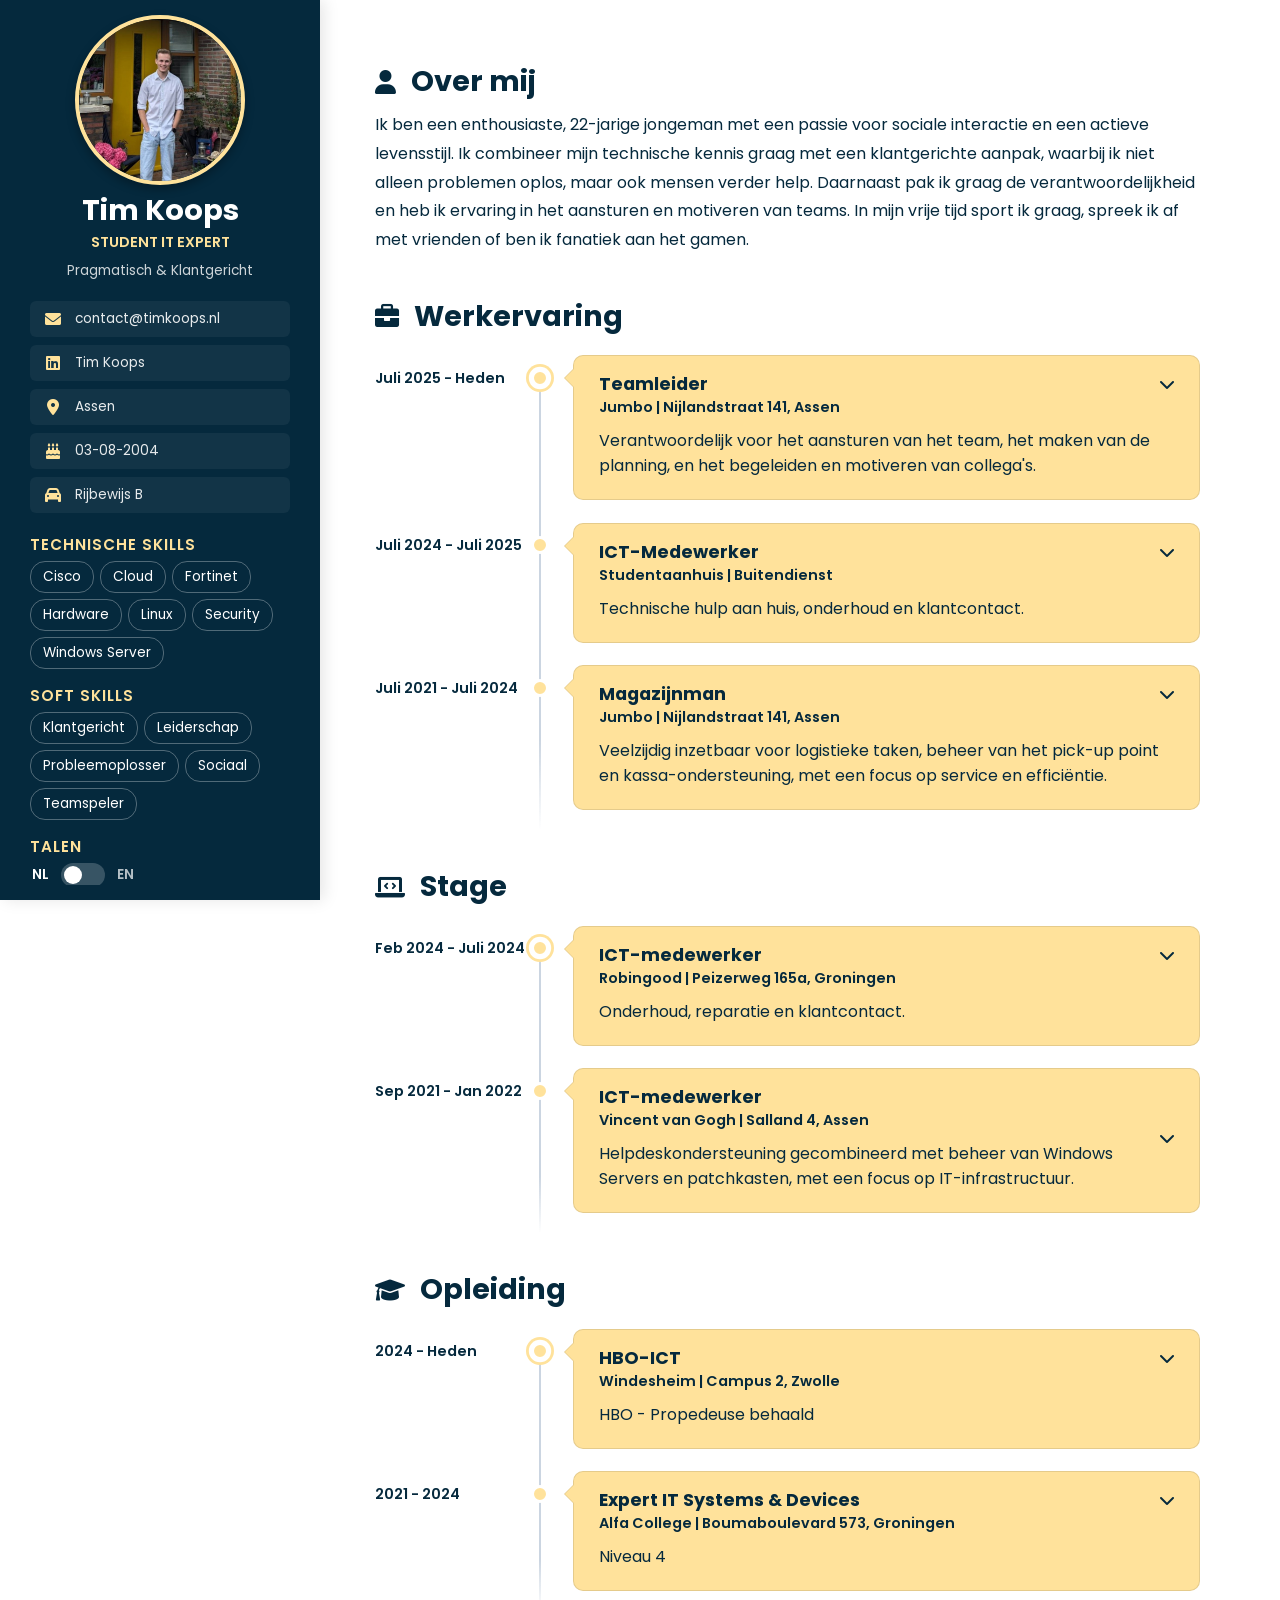
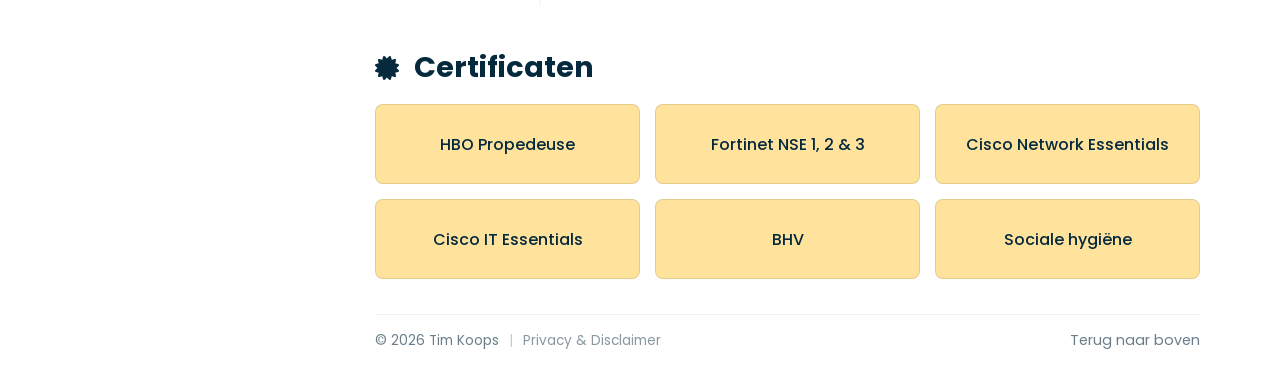
==== commit 61bc0689: "Nu op meerdere schermen werkend." ====
--- a/index.html
+++ b/index.html
@@ -99,7 +99,7 @@
                     </div>
                 </div>
                 
-                <h3 class="skill-category">
+                <h3 class="skill-category language-title">
                     <span class="lang-nl">Talen</span>
                     <span class="lang-en">Languages</span>
                 </h3>
@@ -547,7 +547,8 @@
             </div>
             
             <a href="#" onclick="window.scrollTo({ top: 0, behavior: 'smooth' }); return false;" class="back-to-top">
-                Terug naar boven
+                <span class="lang-nl">Terug naar boven</span>
+                <span class="lang-en">Back to top</span>
             </a>
         </footer>
     </main>
--- a/style.css
+++ b/style.css
@@ -71,7 +71,7 @@
 }
 
 /* ==========================================================================
-   3. SIDEBAR (DESKTOP)
+   3. SIDEBAR (DESKTOP - VASTE MATEN + HOOGTE BREEKPUNTEN)
    ========================================================================== */
 .sidebar {
     width: 320px;
@@ -84,56 +84,62 @@
     
     display: flex;
     flex-direction: column;
-    justify-content: flex-start;
-    padding: 10px 30px 40px 30px; 
+    padding: 15px 30px; 
+    overflow: hidden; 
     
     box-shadow: 4px 0 15px rgba(0,0,0,0.1);
     z-index: 10;
-    
-    /* Scrollen mogelijk maken op kleinere hoogtes */
-    overflow-y: auto;
-    
-    /* Scrollbar styling (Firefox) */
-    scrollbar-width: thin; 
-    scrollbar-color: var(--accent) var(--sidebar-bg);
-}
-
-/* Scrollbar styling (Chrome/Edge/Safari) */
-.sidebar::-webkit-scrollbar {
-    width: 6px;
-}
-.sidebar::-webkit-scrollbar-thumb {
-    background-color: var(--accent);
-    border-radius: 3px;
+}
+
+/* Interne container voor de sidebar elementen */
+.sidebar-content {
+    display: flex;
+    flex-direction: column;
+    justify-content: flex-start;
+    gap: 20px; 
+    height: 100%;
+    width: 100%;
 }
 
 /* --- Profiel Foto & Header --- */
+.profile-header { 
+    text-align: center; 
+    flex-shrink: 0; 
+    display: flex;
+    flex-direction: column;
+    align-items: center;
+}
+
 .profile-img {
-    width: 160px; 
-    height: 160px;
+    width: 170px;  
+    height: 170px; 
     border-radius: 50%;
     object-fit: cover;
     border: 4px solid var(--accent); 
     display: block;
-    margin: 0 auto 15px auto; 
+    margin: 0 auto 10px auto; 
     box-shadow: 0 4px 10px rgba(0,0,0,0.3);
 }
 
-.profile-header { text-align: center; }
-.profile-header h1 { font-size: 1.8rem; line-height: 1.1; margin-bottom: 5px; color: #fff; }
+.profile-header h1 { 
+    font-size: 1.8rem; 
+    line-height: 1.1; 
+    margin-bottom: 5px; 
+    color: #fff; 
+}
 
 .role { 
     color: var(--accent); 
     font-weight: 600; 
     text-transform: uppercase; 
-    font-size: 0.85rem; 
-    margin-bottom: 15px; 
+    font-size: 0.9rem; 
+    margin-bottom: 8px;
 }
 
 .tagline { 
     font-size: 0.85rem; 
     opacity: 0.8; 
-    margin-bottom: 20px; 
+    margin-bottom: 0;
 }
 
 /* --- Contact Informatie --- */
@@ -141,7 +147,8 @@
     display: flex;
     flex-direction: column;
     gap: 8px; 
-    margin-bottom: 25px;
+    margin-bottom: 0;
+    flex-shrink: 0;
 }
 
 .contact-info .info-item {
@@ -151,7 +158,7 @@
     font-size: 0.85rem; 
     
     background: rgba(255, 255, 255, 0.05); 
-    padding: 8px 12px; 
+    padding: 7px 12px; 
     border-radius: 6px; 
     border: 1px solid transparent; 
     transition: background 0.3s ease; 
@@ -180,22 +187,32 @@
     cursor: default;
 }
 
-/* --- Skills Sectie (Sidebar) --- */
-.skills-section { 
-    margin-top: 10px; 
-}
+/* --- Skills Sectie --- */
+.sidebar-extra {
+    display: flex;
+    flex-direction: column;
+    flex-shrink: 1; 
+    overflow: hidden;
+    justify-content: flex-start; 
+}
+
+.skills-section { margin-top: 0; }
 
 .skill-category {
     font-size: 0.95rem;
     text-transform: uppercase;
     letter-spacing: 1px;
     color: var(--accent);
-    margin-bottom: 8px;
-    margin-top: 15px;
+    margin-bottom: 5px;
+    margin-top: 15px; 
     font-weight: 600;
 }
 
 .skills-section .skill-category:first-of-type { margin-top: 0; }
+
+.language-title {
+    margin-bottom: 0;
+}
 
 .skill-tags { display: flex; flex-wrap: wrap; gap: 6px; }
 
@@ -203,7 +220,7 @@
     background: transparent; 
     border: 1px solid rgba(255,255,255,0.3); 
     color: #fff;
-    padding: 6px 12px; 
+    padding: 5px 12px; 
     font-size: 0.85rem; 
     border-radius: 15px; 
     transition: all 0.3s ease;
@@ -213,6 +230,64 @@
 .skill-tags > span:hover {
     border-color: var(--accent);
     color: var(--accent);
+}
+
+.language-section {
+    font-size: 0.85rem; 
+    margin-top: 5px;      
+    padding-top: 0px;        
+    border-top: none;      
+    display: flex;
+    align-items: center;
+    justify-content: flex-start;
+    gap: 12px;
+    padding-left: 2px; 
+}
+
+/* ==========================================================================
+   HOOGTE BREEKPUNTEN VOOR SIDEBAR
+   Zorgt ervoor dat de sidebar content past op schermen met minder hoogte
+   ========================================================================== */
+
+/* Medium-lage schermen (bijv. 900p of 1080p met zichtbare browser werkbalken) */
+@media (max-height: 880px) {
+    .sidebar { padding: 15px 25px; }
+    .sidebar-content { gap: 12px; }
+    .profile-img { width: 140px; height: 140px; margin-bottom: 8px; }
+    .profile-header h1 { font-size: 1.6rem; margin-bottom: 3px; }
+    .role { font-size: 0.85rem; margin-bottom: 4px; }
+    .contact-info { gap: 5px; }
+    .contact-info .info-item { padding: 5px 10px; font-size: 0.85rem; }
+    .skill-category { margin-top: 10px; font-size: 0.9rem; }
+    .skill-tags { gap: 5px; }
+    .skill-tags > span { padding: 4px 10px; font-size: 0.8rem; }
+    .switch { transform: scale(0.8); transform-origin: left center;}
+    .lang-label { font-size: 0.7rem;}
+}
+
+/* Zeer lage schermen (bijv. 1366x768 laptops) */
+@media (max-height: 720px) {
+    .sidebar { width: 18rem; padding: 15px 20px; }
+    .sidebar-content { gap: 5px; }
+    .profile-img { width: 110px; height: 110px; margin-bottom: 5px; border-width: 3px; }
+    .profile-header h1 { font-size: 1.4rem; margin-bottom: 2px; }
+    .role { font-size: 0.8rem; margin-bottom: 2px; }
+    .tagline { font-size: 0.75rem; margin-bottom: 2px; }
+    .contact-info { gap: 4px; margin-bottom: 4px; }
+    .contact-info .info-item { padding: 3px 8px; font-size: 0.85rem; gap: 8px; }
+    .contact-info i { font-size: 0.85rem; }
+    .skill-category { margin-top: 10px; margin-bottom: 4px; font-size: 0.8rem; }
+    .skill-tags { gap: 5px; }
+    .skill-tags > span { padding: 2px 6px; font-size: 0.75rem; }
+    .language-section { margin-top: 2px; font-size: 0.75rem; }
+    .switch { transform: scale(0.8); transform-origin: left center;}
+    .lang-label { font-size: 0.7rem;}
+}
+
+/* Noodoplossing voor nóg lagere schermen (minder dan 600px hoogte) */
+@media (max-height: 600px) {
+    .profile-img { display: none; /* Profielfoto verbergen om tekst leesbaar te houden */ }
+    .skill-category { margin-top: 5px; }
 }
 
 /* ==========================================================================
@@ -264,19 +339,23 @@
     text-decoration: underline;
 }
 
-/* "Terug naar boven" knop */
+/* --- "Terug naar boven" knop --- */
 .back-to-top {
     text-decoration: none;      
     color: var(--heading-color); 
-    font-weight: 0;
-    transition: color 0.3s ease;
+    font-weight: 400;
+    transition: color 1s ease;
     display: flex;
     align-items: center;
     gap: 8px; 
+    /* Voorkom het focus-kader op mobiele apparaten */
+    -webkit-tap-highlight-color: transparent;
+    outline: none;
 }
 
 .back-to-top:hover {
     color: var(--accent); 
+    transition: color 0.3s ease;
 }
 
 /* --- Introductie Sectie --- */
@@ -289,10 +368,10 @@
    ========================================================================== */
 .split-timeline { 
     position: relative; 
-    padding-bottom: 0px; /* Lengte van de lijn onderaan */
-}
-
-/* De Verticale Grijze Lijn */
+    padding-bottom: 0px; 
+}
+
+/* Verticale basislijn van de tijdlijn */
 .split-timeline::before {
     content: '';
     position: absolute;
@@ -307,7 +386,7 @@
 
 .timeline-row { display: flex; gap: 0; position: relative; }
 
-/* Tijd aanduiding (Links) */
+/* Tijdsaanduiding aan de linkerkant */
 .timeline-time {
     flex: 0 0 165px; 
     width: 165px;
@@ -320,7 +399,7 @@
     position: relative;
 }
 
-/* Bolletjes op de tijdlijn */
+/* Indicatiebolletjes op de tijdlijn */
 .timeline-time::after {
     content: '';
     position: absolute;
@@ -335,6 +414,7 @@
     z-index: 2; 
 }
 
+/* Afwijkend bolletje voor het eerste/meest recente item */
 .timeline-row:first-child .timeline-time::after {
     box-shadow: 0 0 0 2.2px var(--main-bg), 0 0 0 5px var(--accent);
 }
@@ -367,7 +447,7 @@
     z-index: 1; 
 }
 
-/* Pijltje aan de zijkant van de kaart */
+/* Decoratief driehoekje (staartje) aan de zijkant van de kaart */
 .job-card::before {
     content: ''; 
     position: absolute; 
@@ -380,6 +460,7 @@
     z-index: 2; 
 }
 
+/* Pseudo-element voor de border van het driehoekje */
 .job-card::after {
     content: ''; 
     position: absolute;
@@ -392,10 +473,11 @@
     z-index: 3; 
 }
 
+/* Hover statussen */
 .job-card:hover { transform: translateX(5px); border-color: var(--heading-color); }
 .job-card:hover::before { border-right-color: var(--heading-color) !important; }
 
-/* Actieve status (uitgeklapt) */
+/* Uitgeklapte (actieve) kaart styling */
 .job-card.active { border-color: var(--heading-color); background-color: var(--active-card-bg); }
 .job-card.active::before { border-right-color: var(--heading-color) !important; }
 .job-card.active::after { border-right-color: var(--active-card-bg); }
@@ -404,10 +486,11 @@
 .job-header h3 { margin: 0; font-size: 1.1rem; color: var(--heading-color); }
 .company { color: var(--heading-color); font-weight: 600; font-size: 0.9rem; margin-bottom: 10px; }
 
+/* Icoon rotatie bij het in- en uitklappen */
 .toggle-icon { color: var(--heading-color); transition: transform 0.3s ease; }
 .job-card.active .toggle-icon { transform: rotate(180deg); }
 
-/* Uitklapbare details */
+/* Inhoud van de detailssectie in de kaart */
 .job-details {
     display: block;
     overflow: hidden;
@@ -468,10 +551,9 @@
     min-height: 80px; 
 }
 
-/* Jaartal weergave (Hover effect) */
+/* Tooltip met behaalde jaartallen op de certificaten */
 .cert-item::after {
-    /* Standaard: Nederlands */
-    content: attr(data-year-nl);
+    content: attr(data-year-nl); /* Standaardtekst: Nederlands */
     
     position: absolute;
     bottom: 8px; 
@@ -485,7 +567,7 @@
     color: var(--heading-color);
 }
 
-/* Als Engels aan staat, pak dan de Engelse tekst */
+/* Overschakelen naar Engels tekst-attribuut indien de modus actief is */
 body.english-mode .cert-item::after {
     content: attr(data-year-en);
 }
@@ -501,7 +583,7 @@
 .cert-item:hover::after { opacity: 0.7; transform: translateY(0); }
 
 /* ==========================================================================
-   8. RESPONSIVE DESIGN (DESKTOP TWEAKS)
+   8. RESPONSIVE DESIGN (TWEAKS VOOR TABLETS/SMALLE SCHERMEN)
    ========================================================================== */
 @media (max-width: 850px) {
     .split-timeline::before { display: none; }
@@ -527,19 +609,19 @@
     to   { opacity: 1; filter: blur(0); transform: translateY(0); }
 }
 
-/* Basis status: Onzichtbaar */
+/* Basis status: element is onzichtbaar en verschoven */
 .hidden {
     opacity: 0;
     filter: blur(2px);
     transform: translateY(50px);
 }
 
-/* Actie status: Invliegen */
+/* Actie status: element vliegt in */
 .show {
     animation: fadeInUp 1s ease forwards;
 }
 
-/* Certificaten vertragingen (staggered effect) */
+/* Gespreide inlaad-animaties voor de certificaten */
 .cert-item.show { transition: all 0.3s ease; }
 .cert-item:nth-child(2) { animation-delay: 0.1s; }
 .cert-item:nth-child(3) { animation-delay: 0.2s; }
@@ -551,17 +633,6 @@
 /* ==========================================================================
    10. TAAL WISSELAAR
    ========================================================================== */
-.language-section {
-    margin-top: 5px;       
-    padding-top: 0;        
-    border-top: none;      
-    display: flex;
-    align-items: center;
-    justify-content: flex-start;
-    gap: 12px;
-    padding-left: 2px; 
-}
-
 .lang-label {
     font-size: 0.85rem;
     font-weight: 600;
@@ -570,11 +641,11 @@
     transition: opacity 0.3s;
 }
 
-/* Highlight het actieve label */
-.language-section:not(:has(input:checked)) .lang-label:first-child { opacity: 1; color: #fff; } /* NL */
-.language-section:has(input:checked) .lang-label:last-child { opacity: 1; color: #fff; }       /* EN */
-
-/* Toggle Switch styling */
+/* Accentueer het momenteel geselecteerde label */
+.language-section:not(:has(input:checked)) .lang-label:first-child { opacity: 1; color: #fff; } /* Actief: NL */
+.language-section:has(input:checked) .lang-label:last-child { opacity: 1; color: #fff; }       /* Actief: EN */
+
+/* Basisvorm van de schakelaar */
 .switch {
     position: relative;
     display: inline-block;
@@ -606,50 +677,22 @@
 input:checked + .slider { background-color: var(--accent); }
 input:checked + .slider:before { transform: translateX(20px); }
 
-/* Mechanisme voor tekst-wissel */
+/* In- en uitschakelen van zichtbare teksten op basis van de taalkeuze */
 .lang-en { display: none; }
 body.english-mode .lang-nl { display: none !important; }
 body.english-mode div.lang-en { display: block !important; }
 body.english-mode span.lang-en { display: inline !important; }
 
 /* ==========================================================================
-   11. VERTICALE RESPONSIVITEIT (KLEINE HOOGTES)
-   ========================================================================== */
-
-/* Voor 1080p schermen (Tussenmaat) */
-@media (max-height: 980px) {
-    .sidebar { padding-top: 10px; padding-bottom: 20px; }
-    .profile-img { width: 155px; height: 155px; margin-bottom: 15px; }
-    .profile-header h1 { margin-bottom: 5px; }
-    .role { margin-bottom: 10px; }
-    .tagline { margin-bottom: 15px; }
-    .contact-info { margin-bottom: 20px; gap: 6px; }
-    .skill-category { margin-top: 15px; margin-bottom: 6px; }
-}
-
-/* Voor Laptops & Kleine schermen */
-@media (max-height: 850px) {
-    .sidebar { padding: 15px 20px; }
-    .profile-img { width: 150px; height: 150px; border-width: 4px; margin-bottom: 8px; }
-    .profile-header h1 { font-size: 1.6rem; margin-bottom: 2px; }
-    .role { font-size: 0.85rem; margin-bottom: 5px; }
-    .contact-info { gap: 4px; margin-bottom: 12px; }
-    .contact-info .info-item { padding: 6px 10px; font-size: 0.85rem; }
-    .skill-category { font-size: 0.85rem; margin-top: 12px; }
-    .skill-tags > span { padding: 4px 8px; font-size: 0.8rem; }
-    .language-section { margin-top: 1px; }
-}
-
-/* ==========================================================================
-   12. MOBIELE TOGGLE BUTTON
-   ========================================================================== */
-/* Standaard verborgen op desktop */
+   11. MOBIELE TOGGLE BUTTON
+   ========================================================================== */
+/* Verberg de mobiele menu knop standaard op desktops */
 .mobile-toggle-btn {
     display: none; 
 }
 
 /* ==========================================================================
-   13. MOBIEL DESIGN (SCHERMEN KLEINER DAN 850PX)
+   12. MOBIEL DESIGN (SCHERMEN KLEINER DAN 850PX)
    ========================================================================== */
 @media (max-width: 850px) {
 
@@ -686,10 +729,22 @@
         color: var(--heading-color); 
         opacity: 0.6; 
         font-size: 0.9rem; 
+        transition: color 1s ease;
         display: flex;
         flex-direction: column-reverse; 
         align-items: center;            
         gap: 10px;                      
+    }
+
+    /* Op Mobiel: Als je tikt (active), wordt hij DIRECT geel */
+    .back-to-top:focus {
+    color: var(--heading-color);
+    }
+
+    /* 3. MOBIEL: Tijdens het indrukken DIRECT geel */
+    .back-to-top:active {
+        color: var(--accent);
+        transition: color 0s; 
     }
 
     /* --- 13.3 Sidebar Container --- */
@@ -717,7 +772,7 @@
     .sidebar .profile-header-title,
     .sidebar .role,
     .sidebar .tagline,
-    .sidebar .contact-info,   /* <-- NIEUW: Contact info toegevoegd */
+    .sidebar .contact-info,
     .sidebar .mobile-toggle-btn {
         opacity: 0;
     }
@@ -736,18 +791,16 @@
         animation: fadeInUp 0.9s cubic-bezier(0.22, 1, 0.36, 1) 0.65s forwards;
     }
     
-    /* NIEUW: Contact info vliegt in na de tagline */
     .sidebar .contact-info {
         animation: fadeInUp 0.9s cubic-bezier(0.22, 1, 0.36, 1) 0.75s forwards;
     }
 
-    /* Knop komt als laatste */
     .sidebar .mobile-toggle-btn {
         animation: fadeInUp 0.9s cubic-bezier(0.22, 1, 0.36, 1) 0.85s forwards;
     }
 
     /* --- 13.5 Sidebar Inhoud Styles --- */
-    .profile-img { width: 140px; height: 140px; margin-bottom: 5px; } /* Iets kleiner gemaakt voor balans */
+    .profile-img { width: 200px; height: 200px; margin-bottom: 5px; }
     .profile-header h1 { margin-bottom: 2px; font-size: 1.8rem; }
     .role { margin-bottom: 5px; font-size: 1rem; }
     .tagline { display: block; margin-bottom: 15px; font-size: 0.95rem; opacity: 0.9; }
@@ -758,7 +811,7 @@
         gap: 8px;
     }
     .contact-info .info-item {
-        justify-content: center; /* Centreer de tekst */
+        justify-content: center;
         background: rgba(255, 255, 255, 0.08);
     }
 
@@ -770,22 +823,16 @@
         margin-top: 0; 
         margin-bottom: 0;
         width: 100%;
-        
-        /* AANGEPAST: Minder padding onderkant */
         padding-bottom: 5px; 
-        
         background: transparent;
         border: none;
         color: var(--sidebar-text);
         font-family: 'Poppins', sans-serif;
-        
-        /* AANGEPAST: Kleiner lettertype */
         font-size: 0.9rem; 
-        
         font-weight: 400;
         line-height: 1;
         cursor: pointer;
-        opacity: 0.8; /* Iets subtieler */
+        opacity: 0.8; 
     }
 
     .mobile-toggle-btn i {
@@ -801,7 +848,6 @@
     .sidebar-extra {
         display: none; 
         
-        /* AANGEPAST: Minder witruimte boven de streep */
         margin-top: 5px; 
         padding-top: 0px; 
         
@@ -815,7 +861,6 @@
     }
 
     /* --- 13.8 Tijdlijn (Mobiele Aanpassingen) --- */
-    /* De om-en-om animatie die we eerder maakten */
     .cert-item:nth-child(odd) { animation-delay: 0.05s !important; }
     .cert-item:nth-child(even) { animation-delay: 0.2s !important; }
 
@@ -843,7 +888,7 @@
         text-align: left;   
         flex: auto; 
         white-space: normal; 
-        margin-bottom: 20px; 
+        margin-bottom: 15px; 
         padding-top: 20px; 
     }
 
@@ -880,7 +925,7 @@
 }
 
 /* ==========================================================================
-   14. LEGAL PAGINA
+   13. LEGAL PAGINA
    ========================================================================== */
 body.legal-page {
     display: block; 
